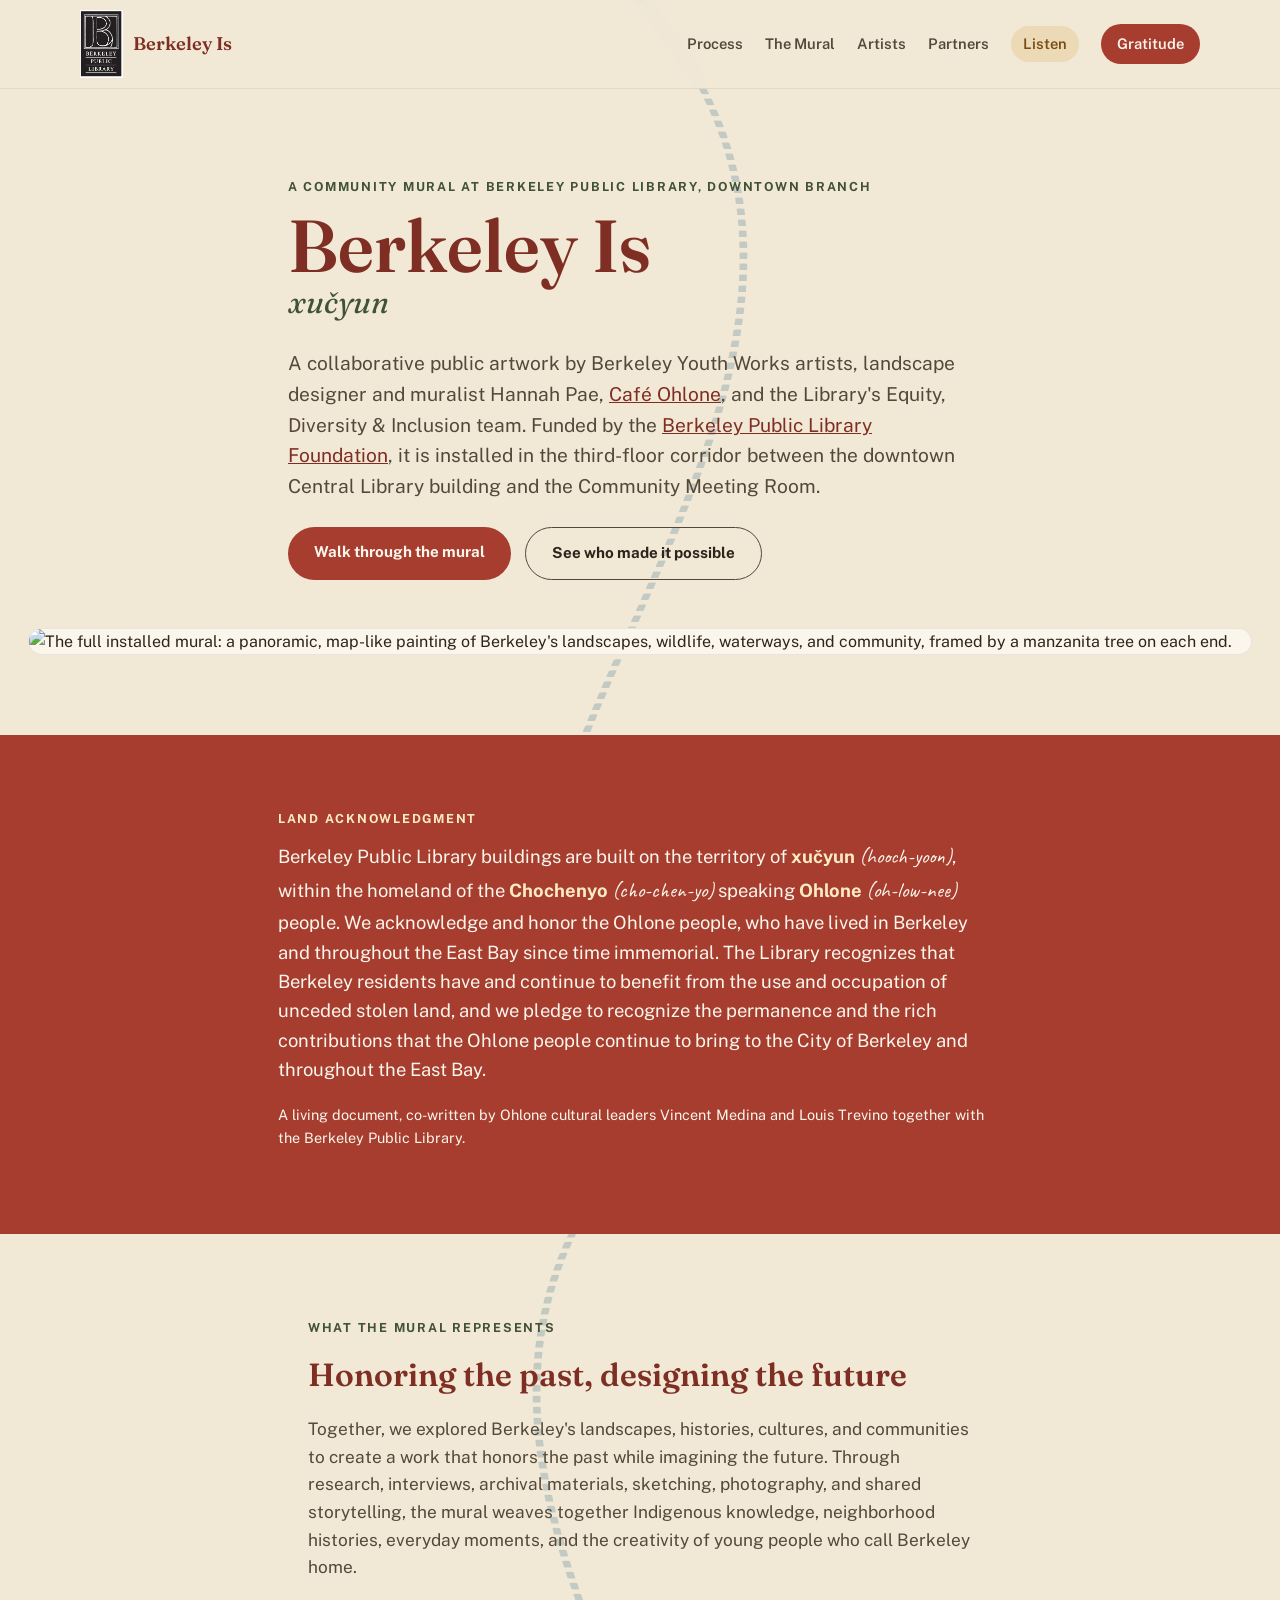
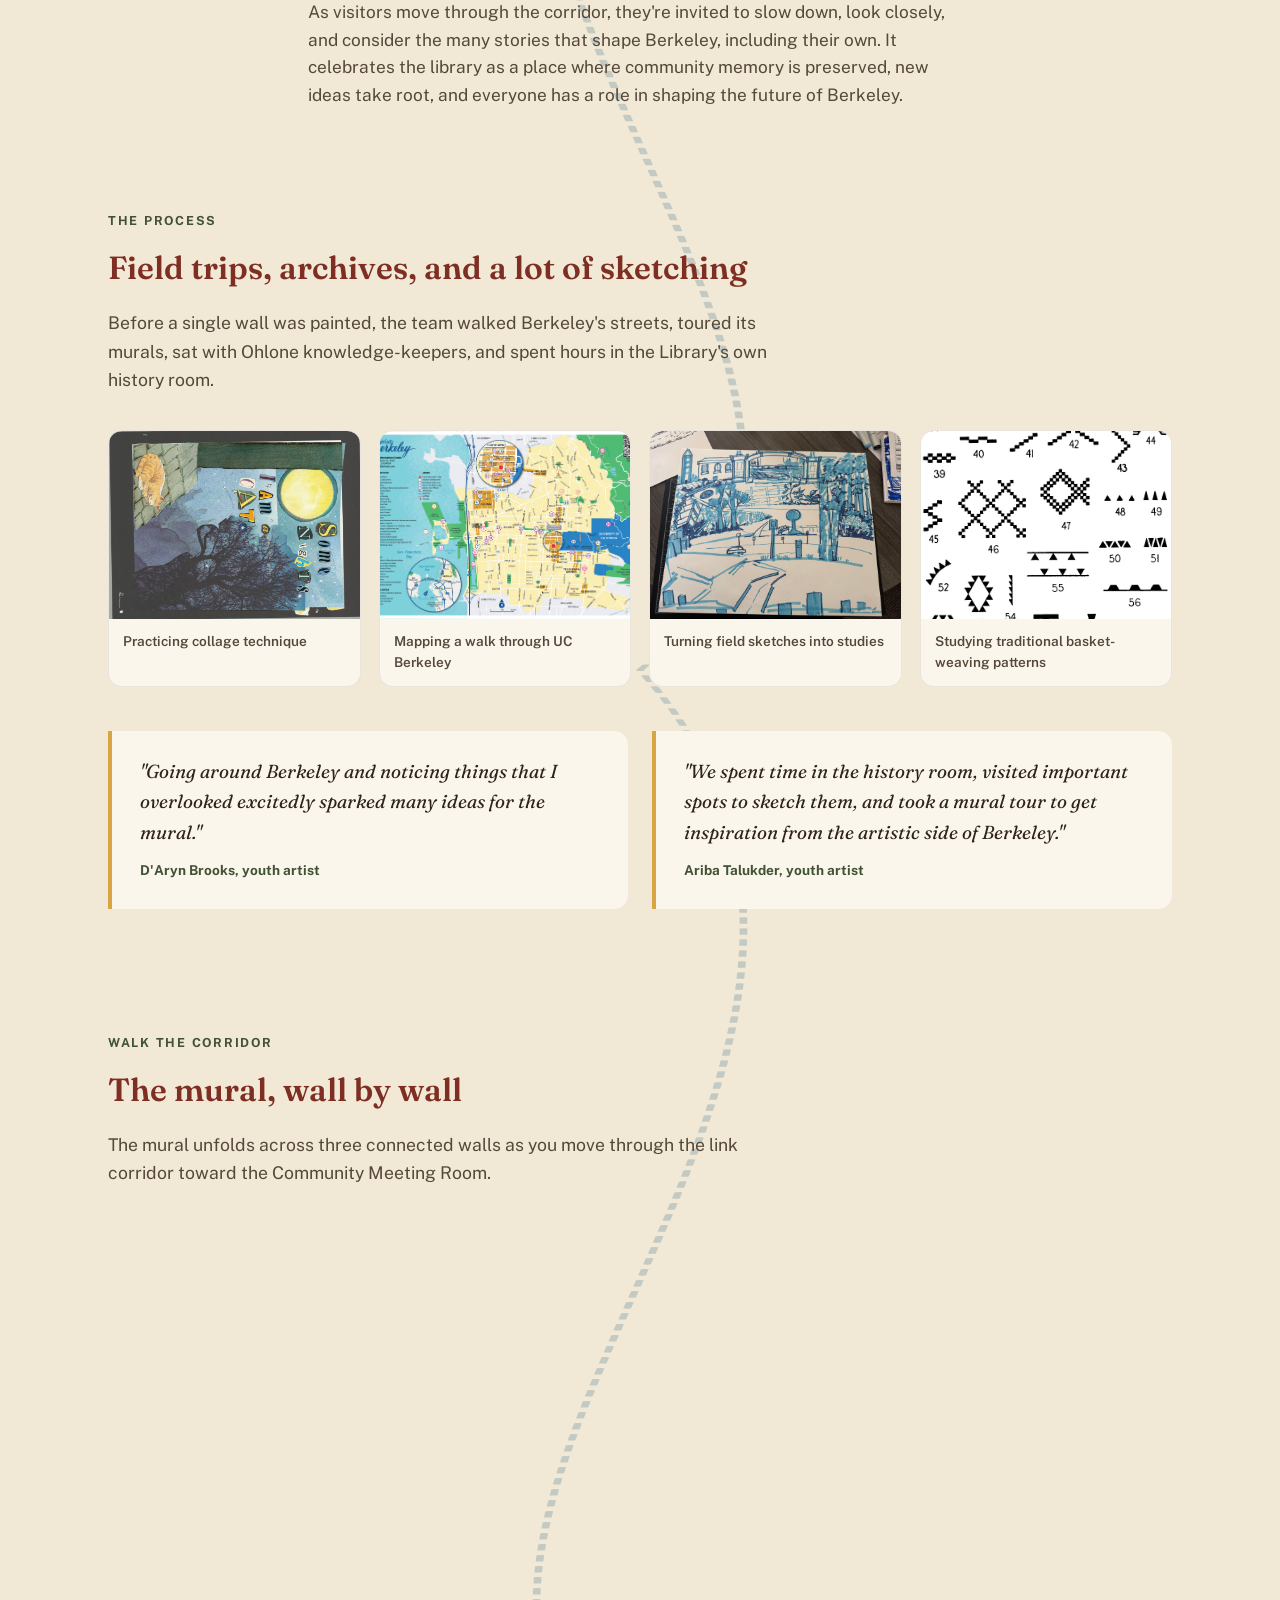
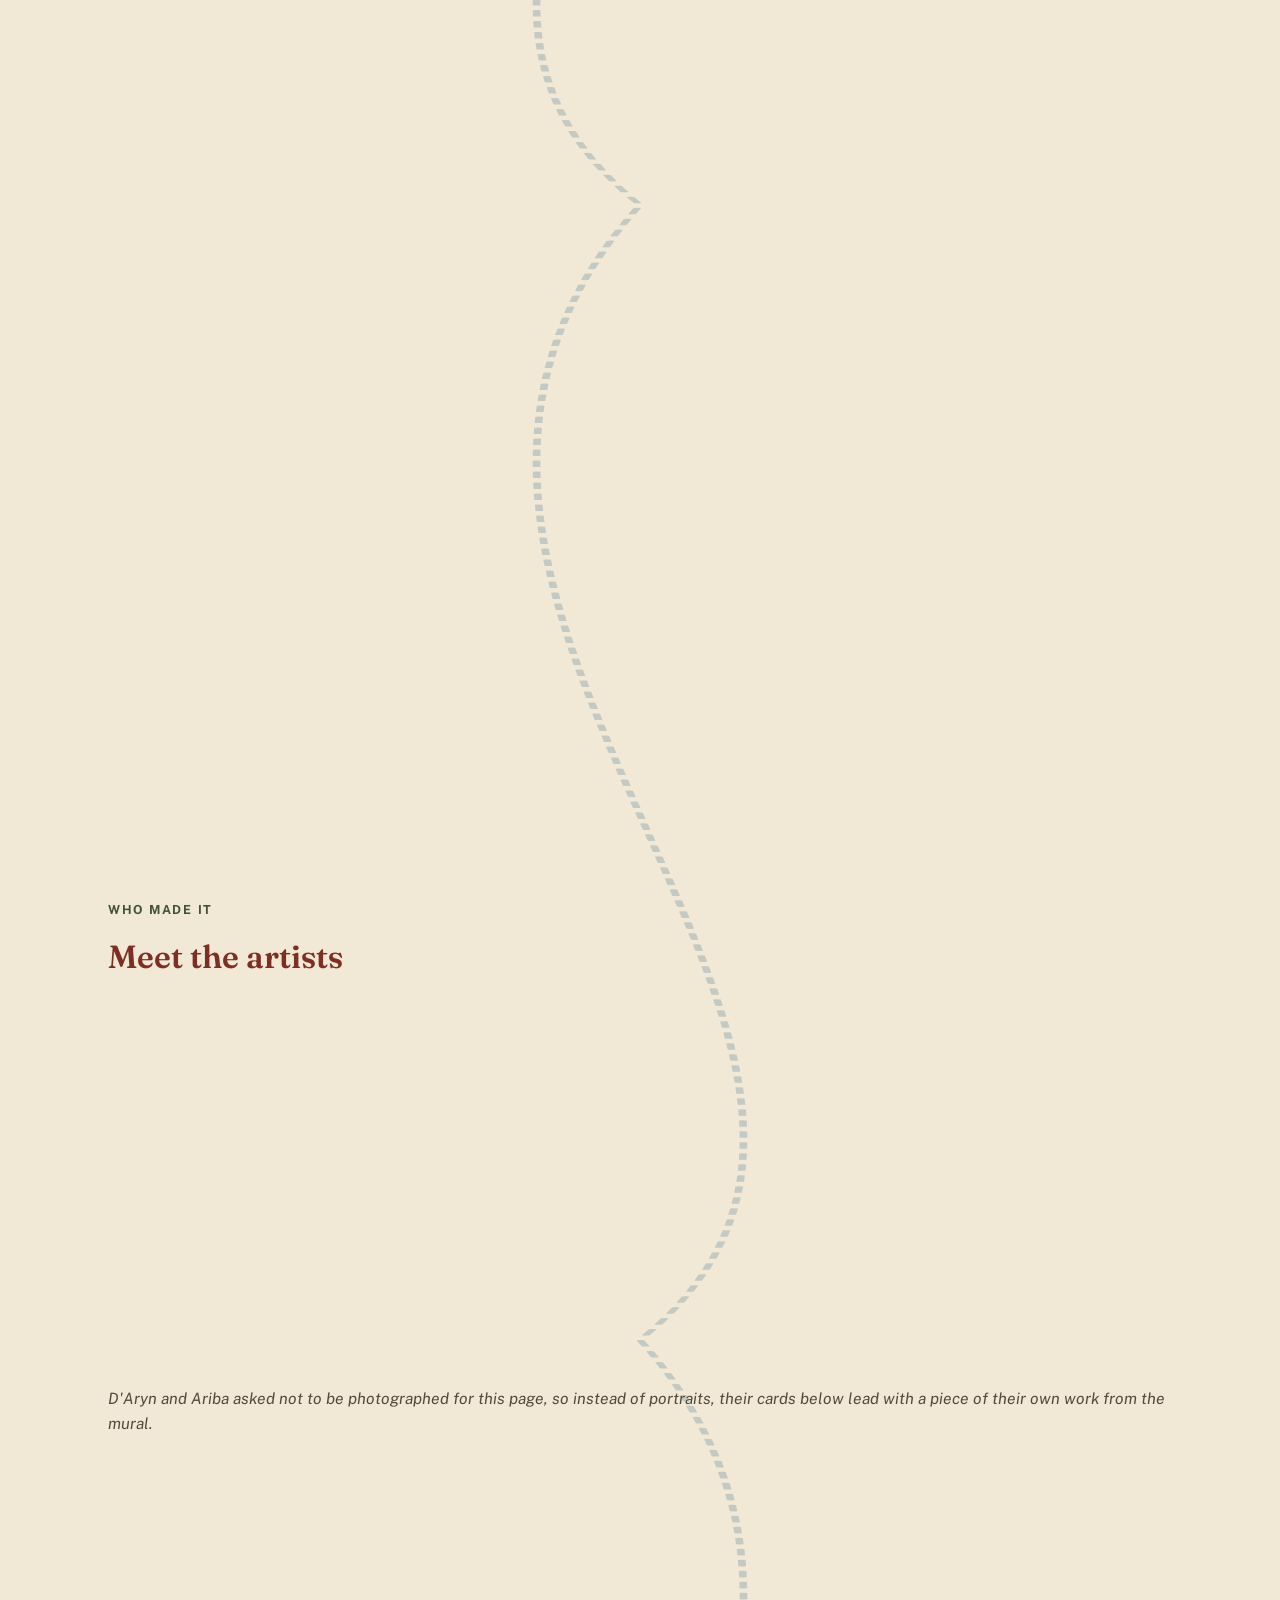
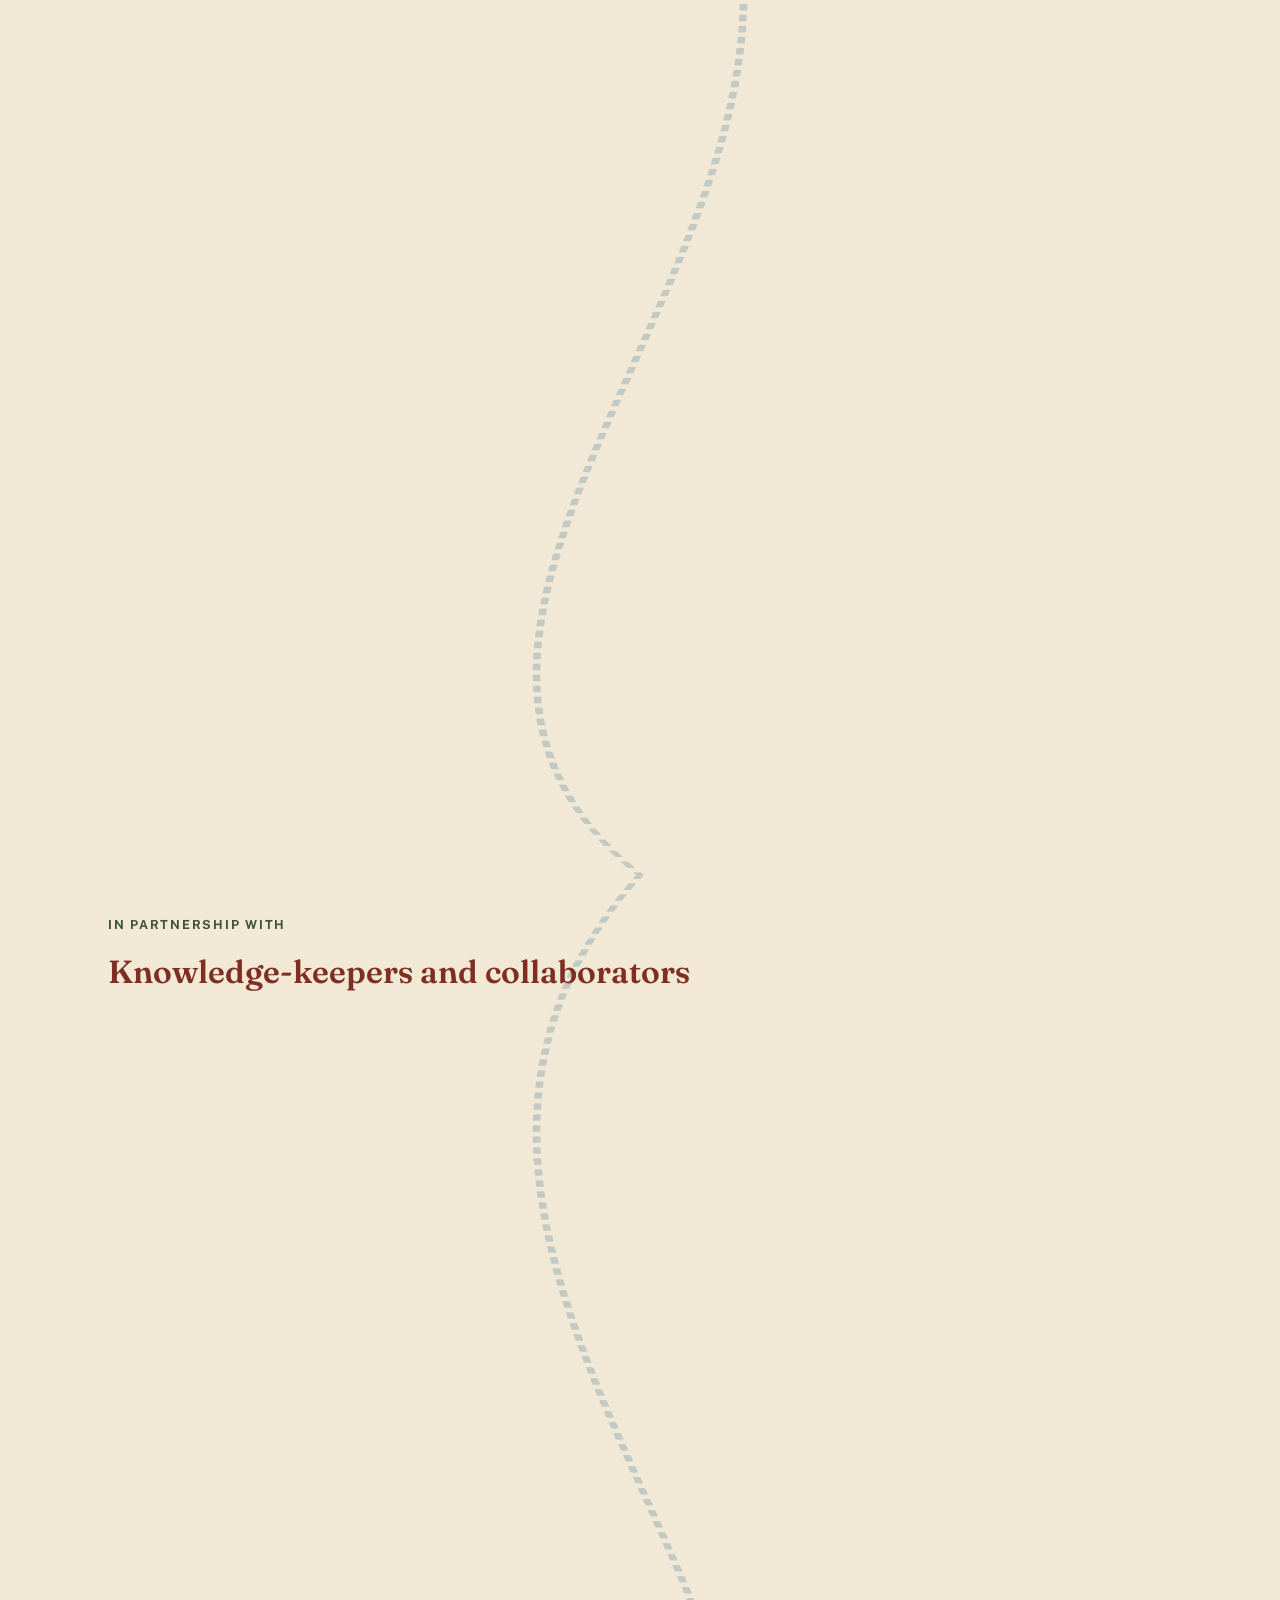
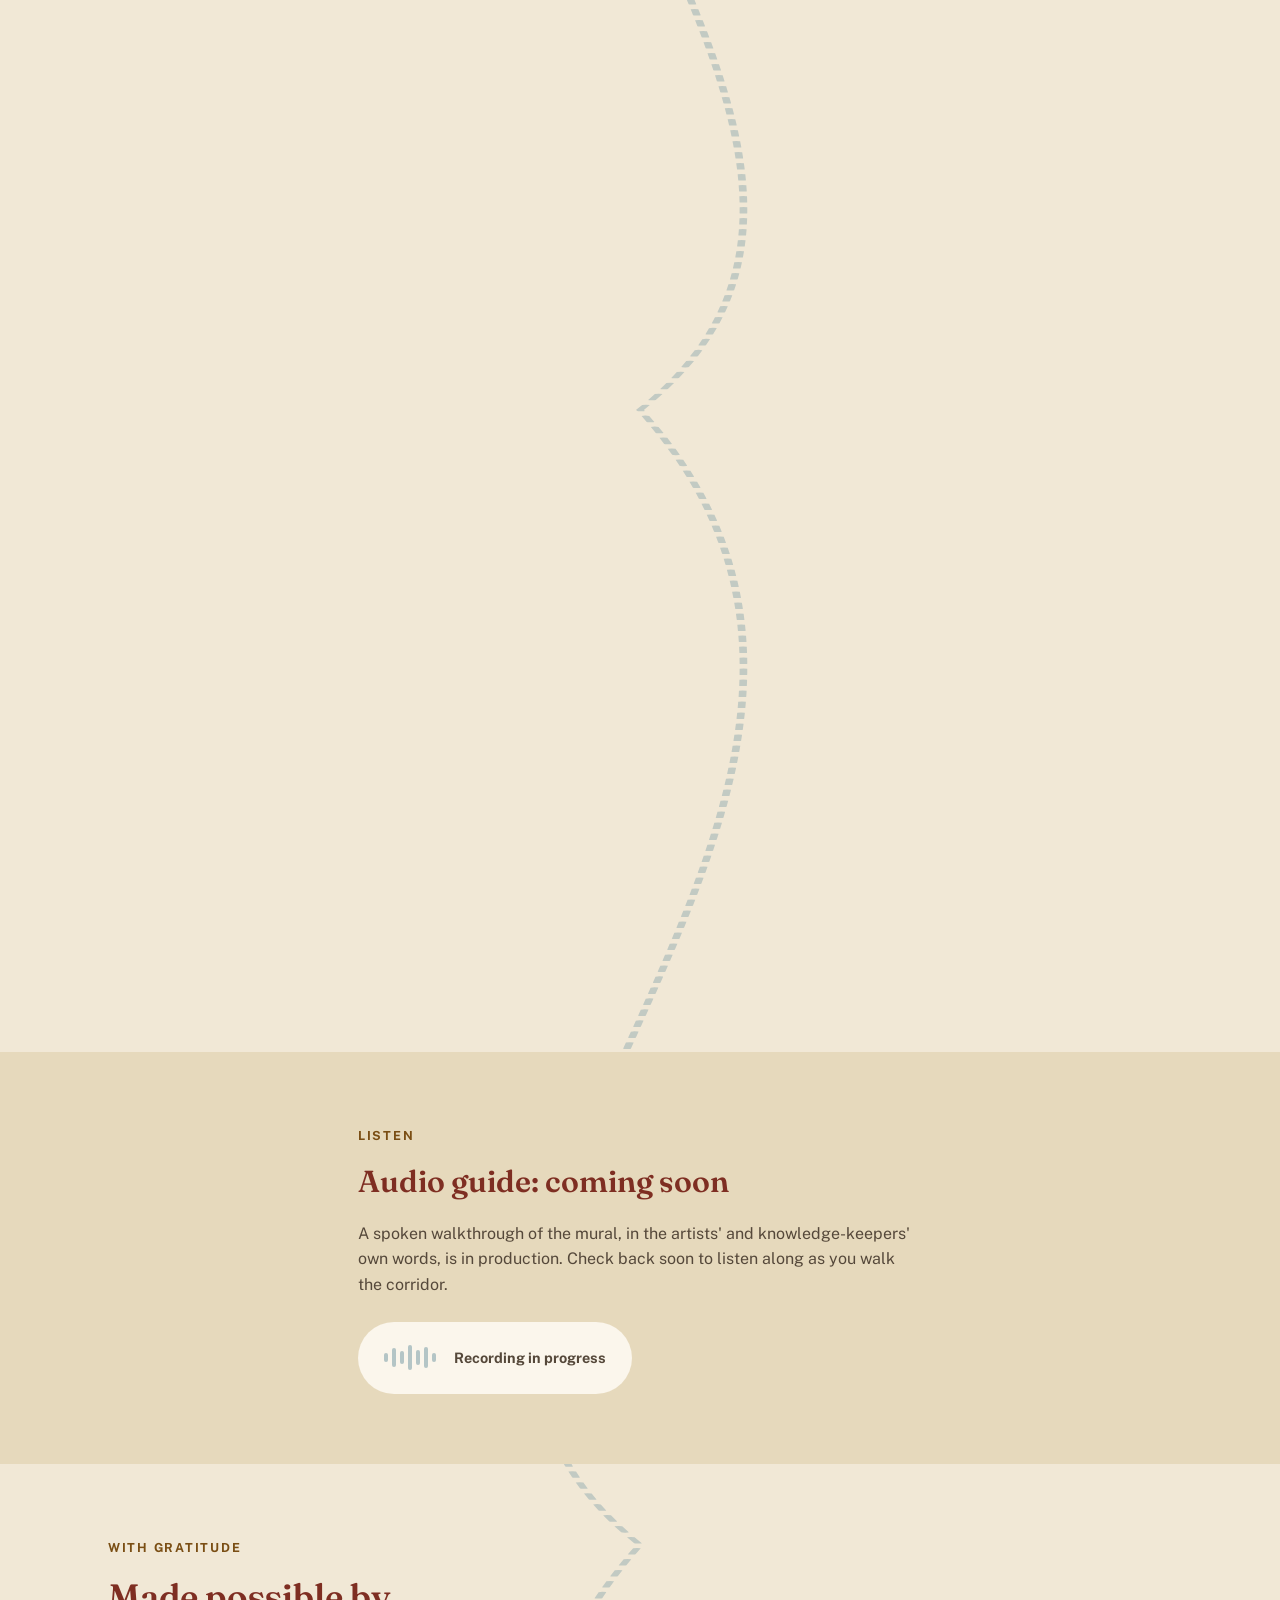
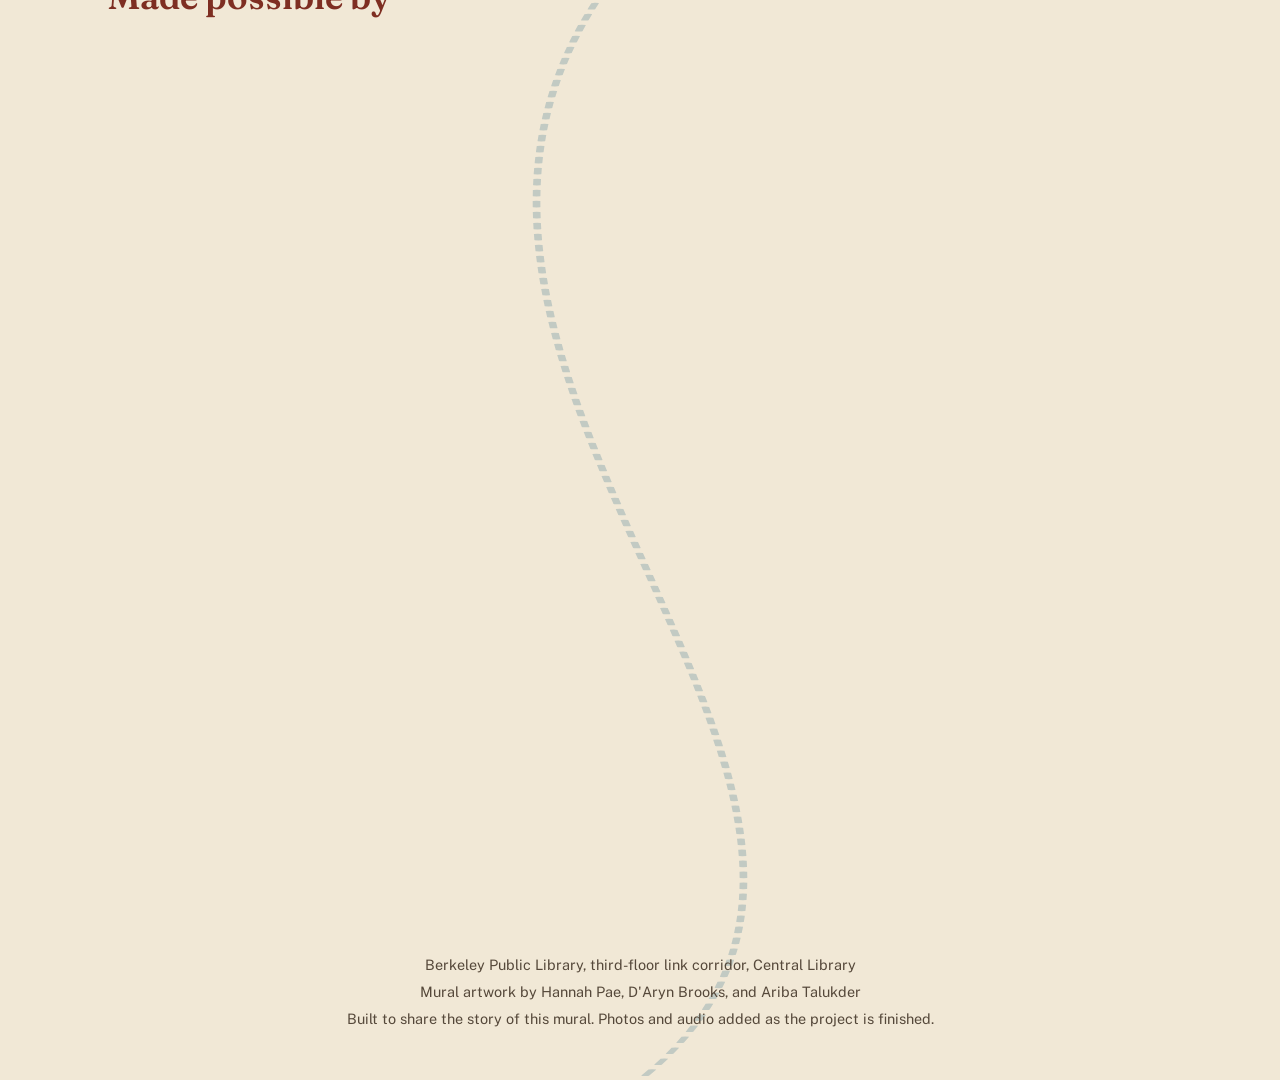
==== demo.html @ 3fc5bbed "posting project to GitHub" ====
<!DOCTYPE html>
<html lang="en">
<head>
<meta charset="UTF-8">
<meta name="viewport" content="width=device-width, initial-scale=1.0">
<title>Berkeley Is: A Community Mural at Berkeley Public Library</title>
<meta name="description" content="The story of the Berkeley Public Library Community Mural: its process, its artists, and everyone who made it possible.">

<!-- favicon: a small manzanita leaf, in the mural's own palette -->
<link rel="icon" type="image/svg+xml" href="favicon.svg">
<link rel="icon" type="image/png" sizes="32x32" href="favicon-32.png">
<link rel="apple-touch-icon" sizes="180x180" href="favicon-180.png">

<!-- social preview: the central map wall (Part Two) -->
<meta property="og:type" content="website">
<meta property="og:title" content="Berkeley Is: A Community Mural at Berkeley Public Library">
<meta property="og:description" content="The story of the Berkeley Public Library Community Mural: its process, its artists, and everyone who made it possible.">
<meta property="og:image" content="images/mural-wall-2.jpg">
<meta name="twitter:card" content="summary_large_image">
<meta name="twitter:title" content="Berkeley Is: A Community Mural at Berkeley Public Library">
<meta name="twitter:description" content="The story of the Berkeley Public Library Community Mural: its process, its artists, and everyone who made it possible.">
<meta name="twitter:image" content="images/mural-wall-2.jpg">

<link rel="preconnect" href="https://fonts.googleapis.com">
<link rel="preconnect" href="https://fonts.gstatic.com" crossorigin>
<link href="https://fonts.googleapis.com/css2?family=Fraunces:ital,opsz,wght@0,9..144,300;0,9..144,500;0,9..144,600;1,9..144,400;1,9..144,500&family=Public+Sans:wght@400;500;600;700&family=Caveat:wght@500;600&display=swap" rel="stylesheet">
<style>
/* ==========================================================================
   Tokens — palette pulled from the mural itself
   ========================================================================== */
:root {
  --clay:  #A63D2F;   /* manzanita bark — decorative fills, buttons */
  --clay-dark: #7E2E22; /* headings, links, focus ring — 7.5:1+ on paper */
  --leaf:  #5B7048;   /* grasses / manzanita leaves — decorative fills, borders */
  --leaf-text: #425235; /* leaf-family text on light backgrounds — 6.9:1 on paper */
  --leaf-deep: #3F4F30;  /* dark leaf background (child land acknowledgment) */
  --leaf-light: #7C9463;
  --gold:  #D9A441;   /* rising sun — decorative fills, borders, non-text only */
  --gold-text: #7A4E14;   /* gold-family text on light backgrounds — 5.9:1 on paper */
  --gold-on-dark: #FBEBC4; /* gold-family text on clay/leaf-deep — 5.3:1+ */
  --bay:   #6D93A0;   /* quail / bay water */
  --paper: #F1E8D6;   /* adobe / plaster wall */
  --paper-deep: #E6D9BC;
  --panel: #FBF6EC;   /* card surface */
  --ink:   #2E241A;   /* text */
  --ink-soft: #55483A;

  --font-display: "Fraunces", "Iowan Old Style", serif;
  --font-body: "Public Sans", -apple-system, BlinkMacSystemFont, sans-serif;
  --font-script: "Caveat", cursive;

  --max: 1120px;
  --radius: 14px;
}

* { box-sizing: border-box; }
html { scroll-behavior: smooth; }

@media (prefers-reduced-motion: reduce) {
  html { scroll-behavior: auto; }
  * { animation-duration: 0.001ms !important; animation-iteration-count: 1 !important; transition-duration: 0.001ms !important; }
}

body {
  margin: 0;
  font-family: var(--font-body);
  color: var(--ink);
  background: var(--paper);
  line-height: 1.6;
  position: relative;
  overflow-x: hidden;
}

.wrap {
  max-width: var(--max);
  margin: 0 auto;
  padding: 0 28px;
}

h1, h2, h3, h4 { font-family: var(--font-display); font-weight: 600; margin: 0 0 0.5em; color: var(--clay-dark); }
p { margin: 0 0 1em; color: var(--ink-soft); }

a { color: var(--clay-dark); }

.eyebrow {
  display: inline-block;
  font-family: var(--font-body);
  font-weight: 700;
  font-size: 0.78rem;
  letter-spacing: 0.14em;
  text-transform: uppercase;
  color: var(--leaf-text);
  margin-bottom: 0.9em;
}
.eyebrow-light { color: var(--gold-text); }
/* on dark section backgrounds, swap to the light-on-dark gold variant */
.acknowledgment .eyebrow-light,
.child-ack .eyebrow-light { color: var(--gold-on-dark); }

.section-lede { max-width: 60ch; font-size: 1.1rem; }

/* ==========================================================================
   The creek — signature element, meanders the length of the page
   ========================================================================== */
.creek {
  position: absolute;
  top: 0;
  left: 50%;
  transform: translateX(-50%);
  width: 100%;
  height: 100%;
  max-width: 1400px;
  z-index: 0;
  pointer-events: none;
  opacity: 0.35;
}
#creek-path {
  fill: none;
  stroke: var(--bay);
  stroke-width: 0.6;
  stroke-linecap: round;
  stroke-dasharray: 6 5;
}

/* ==========================================================================
   Header
   ========================================================================== */
.site-header {
  position: sticky;
  top: 0;
  z-index: 20;
  background: rgba(241, 232, 214, 0.9);
  backdrop-filter: blur(6px);
  border-bottom: 1px solid rgba(46, 36, 26, 0.08);
}
.header-inner { display: flex; align-items: center; justify-content: space-between; min-height: 64px; padding: 10px 0; position: relative; }
.brand { display: flex; align-items: center; gap: 10px; font-family: var(--font-display); font-weight: 600; font-size: 1.15rem; color: var(--clay-dark); text-decoration: none; }
.brand-logo { height: 68px; width: auto; display: block; }
.site-nav { display: flex; gap: 22px; align-items: center; }
.site-nav a { font-size: 0.92rem; font-weight: 600; text-decoration: none; color: var(--ink-soft); }
.site-nav a:hover { color: var(--clay-dark); }
.nav-cta {
  background: var(--clay);
  color: var(--panel) !important;
  padding: 8px 16px;
  border-radius: 999px;
}
.nav-cta:hover { background: var(--clay-dark); color: var(--panel) !important; }

/* Listen gets its own gentle highlight, distinct from the primary Gratitude CTA */
.nav-highlight {
  color: var(--gold-text) !important;
  background: rgba(217, 164, 65, 0.22);
  padding: 6px 12px;
  border-radius: 999px;
}
.nav-highlight:hover { background: rgba(217, 164, 65, 0.34); }

.nav-toggle {
  display: none;
  width: 40px;
  height: 40px;
  border: none;
  background: transparent;
  border-radius: 8px;
  cursor: pointer;
  flex-direction: column;
  align-items: center;
  justify-content: center;
  gap: 5px;
}
.nav-toggle:hover { background: rgba(46, 36, 26, 0.06); }
.nav-toggle-bar {
  display: block;
  width: 22px;
  height: 2.5px;
  border-radius: 2px;
  background: var(--ink);
  transition: transform 0.2s ease, opacity 0.2s ease;
}
.nav-toggle[aria-expanded="true"] .nav-toggle-bar:nth-child(1) { transform: translateY(7.5px) rotate(45deg); }
.nav-toggle[aria-expanded="true"] .nav-toggle-bar:nth-child(2) { opacity: 0; }
.nav-toggle[aria-expanded="true"] .nav-toggle-bar:nth-child(3) { transform: translateY(-7.5px) rotate(-45deg); }

@media (max-width: 780px) {
  .nav-toggle { display: flex; }
  .site-nav {
    position: absolute;
    top: calc(100% + 1px);
    left: 0;
    right: 0;
    flex-direction: column;
    align-items: stretch;
    gap: 0;
    background: var(--panel);
    border-bottom: 1px solid rgba(46, 36, 26, 0.1);
    box-shadow: 0 12px 24px rgba(46, 36, 26, 0.12);
    max-height: 0;
    overflow: hidden;
    opacity: 0;
    transition: max-height 0.25s ease, opacity 0.2s ease;
  }
  .site-nav.is-open { max-height: 420px; opacity: 1; }
  .site-nav a {
    padding: 16px 28px;
    border-bottom: 1px solid rgba(46, 36, 26, 0.06);
    border-radius: 0;
  }
  .nav-cta, .nav-highlight { background: transparent !important; color: var(--clay-dark) !important; }
  .nav-highlight { color: var(--gold-text) !important; }
}

/* ==========================================================================
   Hero
   ========================================================================== */
.hero { position: relative; z-index: 1; padding: 84px 0 40px; }
.hero-inner { max-width: 760px; }
.hero-title {
  font-size: clamp(2.6rem, 6vw, 4.6rem);
  line-height: 1.02;
  display: flex;
  flex-direction: column;
  gap: 4px;
  margin-bottom: 0.4em;
}
.hero-title-sub {
  font-style: italic;
  font-weight: 400;
  font-size: 0.42em;
  color: var(--leaf-text);
}
.hero-lede { font-size: 1.2rem; max-width: 56ch; }
.hero-actions { display: flex; gap: 14px; flex-wrap: wrap; margin-top: 1.6em; }

.btn {
  display: inline-block;
  padding: 13px 26px;
  border-radius: 999px;
  font-weight: 700;
  font-size: 0.95rem;
  text-decoration: none;
  transition: transform 0.15s ease, background 0.15s ease;
}
.btn:hover { transform: translateY(-1px); }
.btn-primary { background: var(--clay); color: var(--panel); }
.btn-primary:hover { background: var(--clay-dark); color: var(--panel); }
.btn-ghost { background: transparent; border: 1.5px solid var(--ink-soft); color: var(--ink); }

.hero-frame {
  margin: 48px 28px 0;
  border-radius: var(--radius);
  overflow: hidden;
  background: var(--panel);
  border: 1px solid rgba(46,36,26,0.08);
}
.hero-frame img { display: block; width: 100%; height: auto; }

/* ==========================================================================
   Placeholder frames (stand-ins for real photos/logos)
   ========================================================================== */
.placeholder-frame {
  position: relative;
  border: 2px dashed var(--leaf-light);
  border-radius: var(--radius);
  background: repeating-linear-gradient(135deg, rgba(91,112,72,0.06) 0 12px, rgba(91,112,72,0.02) 12px 24px);
  display: flex;
  align-items: center;
  justify-content: center;
  overflow: hidden;
}
.placeholder-frame::after {
  content: attr(data-caption);
  position: absolute;
  bottom: 8px;
  left: 8px;
  right: 8px;
  font-size: 0.68rem;
  color: var(--ink-soft);
  background: rgba(251, 246, 236, 0.85);
  padding: 4px 8px;
  border-radius: 6px;
  line-height: 1.3;
}
.placeholder-inner {
  display: flex;
  flex-direction: column;
  align-items: center;
  gap: 8px;
  color: var(--ink-soft);
  font-weight: 600;
  font-size: 0.95rem;
}
.placeholder-inner svg { width: 64px; height: auto; opacity: 0.7; }

.placeholder-frame.small { aspect-ratio: 4/3; }
.funder-logo { width: 220px; flex-shrink: 0; margin: 0; }
.funder-logo img { display: block; width: 100%; height: auto; }

/* real photo/artwork frames */
.photo-card { margin: 0; border-radius: var(--radius); overflow: hidden; background: var(--panel); border: 1px solid rgba(46,36,26,0.08); }
.photo-card .photo-window { aspect-ratio: 4/3; overflow: hidden; }
.photo-card img { display: block; width: 100%; height: 100%; object-fit: cover; }
.photo-card figcaption { padding: 12px 14px; font-size: 0.85rem; font-weight: 600; color: var(--ink-soft); }

.wall-image { margin: 0; border-radius: var(--radius); overflow: hidden; border: 1px solid rgba(46,36,26,0.08); }
.wall-image img { display: block; width: 100%; height: auto; }
.wall-image.half { width: 50%; margin: 0 auto; }

.artist-photo { width: 260px; flex-shrink: 0; margin: 0; }
.artist-photo .photo-window { aspect-ratio: 4/3; overflow: hidden; border-radius: var(--radius); border: 1px solid rgba(46,36,26,0.08); }
.artist-photo img { display: block; width: 100%; height: 100%; object-fit: cover; }
.artist-photo figcaption { margin-top: 8px; font-size: 0.82rem; font-style: italic; color: var(--ink-soft); }
figure.placeholder-frame.artist-photo { aspect-ratio: 3/4; }

/* full-image variant: shows the whole piece at Hannah's photo height, uncropped */
.artist-photo.full-image { width: auto; }
.artist-photo.full-image .photo-window {
  aspect-ratio: auto;
  height: 195px; /* matches Hannah's 260px x 4:3 window */
  width: auto;
  overflow: visible;
  border: none;
  border-radius: 0;
}
.artist-photo.full-image img {
  width: auto;
  height: 100%;
  object-fit: contain;
  border-radius: var(--radius);
  border: 1px solid rgba(46,36,26,0.08);
}

.partner-logo { width: 160px; flex-shrink: 0; margin: 0; }
.partner-logo img { display: block; width: 100%; height: auto; border-radius: var(--radius); border: 1px solid rgba(46,36,26,0.08); }
.partner-logo.wide { width: 680px; max-width: 100%; }

.inline-artwork { margin: 0 0 22px; border-radius: var(--radius); overflow: hidden; border: 1px solid rgba(46,36,26,0.08); }
.inline-artwork img { display: block; width: 100%; height: auto; }
.inline-artwork figcaption { padding: 10px 14px; font-size: 0.82rem; font-style: italic; color: var(--ink-soft); background: var(--panel); }

/* ==========================================================================
   Land acknowledgment band
   ========================================================================== */
.acknowledgment {
  position: relative; z-index: 1;
  background: var(--clay);
  color: var(--panel);
  padding: 70px 0;
  margin-top: 40px;
}
.ack-inner { max-width: 780px; }
.ack-text { color: var(--panel); font-size: 1.15rem; }
.ack-text strong { color: var(--gold-on-dark); }
.say { font-family: var(--font-script); font-size: 1.15em; color: var(--panel); }
.ack-credit { font-size: 0.9rem; color: var(--panel); }

/* ==========================================================================
   About
   ========================================================================== */
.about { position: relative; z-index: 1; padding: 80px 0 40px; }
.about-inner { max-width: 720px; }
.about-inner h2 { font-size: 2rem; }
.about-inner p { font-size: 1.08rem; }

/* ==========================================================================
   Process
   ========================================================================== */
.process { position: relative; z-index: 1; padding: 40px 0 80px; }
.process h2 { font-size: 2rem; }
.process-gallery {
  display: grid;
  grid-template-columns: repeat(4, 1fr);
  gap: 18px;
  margin: 36px 0 44px;
}
@media (max-width: 1000px) { .process-gallery { grid-template-columns: 1fr 1fr; } }
@media (max-width: 560px) { .process-gallery { grid-template-columns: 1fr; } }

.pull-quotes { display: grid; grid-template-columns: 1fr 1fr; gap: 24px; }
@media (max-width: 800px) { .pull-quotes { grid-template-columns: 1fr; } }
.pull-quote {
  margin: 0;
  padding: 26px 28px;
  background: var(--panel);
  border-left: 4px solid var(--gold);
  border-radius: 0 var(--radius) var(--radius) 0;
}
.pull-quote p { font-family: var(--font-display); font-style: italic; font-size: 1.18rem; color: var(--ink); margin-bottom: 0.5em; }
.pull-quote cite { font-style: normal; font-size: 0.85rem; font-weight: 700; color: var(--leaf-text); }

/* ==========================================================================
   Walls
   ========================================================================== */
.walls { position: relative; z-index: 1; padding: 40px 0 20px; }
.walls > .wrap:first-child h2 { font-size: 2rem; }

.wall-panel {
  max-width: var(--max);
  margin: 0 auto 70px;
  padding: 0 28px;
  display: grid;
  grid-template-columns: 1.1fr 1fr;
  gap: 44px;
  align-items: center;
}
.wall-panel.reverse { direction: rtl; }
.wall-panel.reverse > * { direction: ltr; }
@media (max-width: 860px) {
  .wall-panel, .wall-panel.reverse { grid-template-columns: 1fr; direction: ltr; }
}

.wall-number {
  display: inline-block;
  font-family: var(--font-display);
  font-style: italic;
  font-size: 1.05rem;
  color: var(--gold-text);
  margin-bottom: 0.3em;
}
.wall-copy h3 { font-size: 1.6rem; }
.wall-copy em { color: var(--clay-dark); font-style: italic; }

/* ==========================================================================
   Artists
   ========================================================================== */
.artists { position: relative; z-index: 1; padding: 60px 0 20px; }
.artists > .wrap:first-child h2 { font-size: 2rem; }

.artist-card {
  max-width: var(--max);
  margin: 0 auto 64px;
  padding: 0 28px;
  display: grid;
  grid-template-columns: auto 1fr;
  gap: 40px;
}
.artist-card.reverse { direction: rtl; }
.artist-card.reverse > * { direction: ltr; }
@media (max-width: 780px) {
  .artist-card, .artist-card.reverse { grid-template-columns: 1fr; direction: ltr; }
  .artist-photo { width: 100%; }
}

.artist-role { font-weight: 600; color: var(--leaf-text); font-size: 0.92rem; text-transform: uppercase; letter-spacing: 0.04em; }
.artist-copy h3 { font-size: 1.7rem; margin-bottom: 0.2em; }

.artist-note {
  max-width: var(--max);
  margin: 0 auto 40px;
  padding: 0 28px;
  font-style: italic;
  color: var(--ink-soft);
  font-size: 0.98rem;
}

.btn-text {
  background: none;
  border: none;
  padding: 0;
  color: var(--clay-dark);
  font-family: var(--font-body);
  font-weight: 700;
  font-size: 0.95rem;
  cursor: pointer;
  text-decoration: underline;
  text-underline-offset: 3px;
}
.btn-text:hover { color: var(--clay); }
.expand { margin-top: 18px; padding-top: 18px; border-top: 1px solid rgba(46,36,26,0.12); }
.expand[hidden] { display: none; }

/* ==========================================================================
   Partners / EDI / children's acknowledgment
   ========================================================================== */
.partners { position: relative; z-index: 1; padding: 60px 0 20px; }
.partners > .wrap:first-child h2 { font-size: 2rem; }

.partner-card {
  max-width: var(--max);
  margin: 0 auto 56px;
  padding: 0 28px;
  display: grid;
  grid-template-columns: auto 1fr;
  gap: 36px;
  align-items: start;
}
@media (max-width: 700px) {
  .partner-card { grid-template-columns: 1fr; }
  .partner-logo { width: 120px; }
  .partner-logo.wide { width: 100%; max-width: 420px; }
}
.partner-copy h3 { font-size: 1.5rem; }

.edi-block {
  max-width: 780px;
  margin: 0 auto 56px;
  padding: 34px 28px;
  background: var(--panel);
  border-radius: var(--radius);
}
.edi-block h3 { font-size: 1.3rem; }

.child-ack {
  max-width: 700px;
  margin: 0 auto 20px;
  padding: 40px 28px;
  background: var(--leaf-deep);
  border-radius: var(--radius);
  color: var(--paper);
}
.child-line { color: var(--paper); font-size: 1.05rem; }
.child-call { font-weight: 700; }
.script { font-family: var(--font-script); font-size: 1.5em; color: var(--gold-on-dark); }

/* ==========================================================================
   Listen (audio)
   ========================================================================== */
.listen { position: relative; z-index: 1; background: var(--paper-deep); padding: 70px 0; margin-top: 40px; }
.listen-inner { max-width: 620px; }
.listen h2 { font-size: 1.9rem; }

.audio-placeholder {
  margin-top: 24px;
  padding: 22px 26px;
  background: var(--panel);
  border-radius: 999px;
  display: flex;
  align-items: center;
  gap: 18px;
  width: fit-content;
}
.audio-bar { display: flex; align-items: center; gap: 4px; height: 28px; }
.audio-bar span {
  width: 4px;
  border-radius: 2px;
  background: var(--bay);
  animation: wave 1.4s ease-in-out infinite;
  opacity: 0.5;
}
.audio-bar span:nth-child(1) { height: 30%; animation-delay: 0s; }
.audio-bar span:nth-child(2) { height: 70%; animation-delay: 0.1s; }
.audio-bar span:nth-child(3) { height: 45%; animation-delay: 0.2s; }
.audio-bar span:nth-child(4) { height: 90%; animation-delay: 0.3s; }
.audio-bar span:nth-child(5) { height: 55%; animation-delay: 0.4s; }
.audio-bar span:nth-child(6) { height: 75%; animation-delay: 0.5s; }
.audio-bar span:nth-child(7) { height: 35%; animation-delay: 0.6s; }
@keyframes wave { 0%, 100% { transform: scaleY(0.6); opacity: 0.4; } 50% { transform: scaleY(1); opacity: 0.9; } }
.audio-label { font-weight: 700; font-size: 0.9rem; color: var(--ink-soft); }

/* ==========================================================================
   Gratitude
   ========================================================================== */
.gratitude { position: relative; z-index: 1; padding: 70px 0 90px; }
.gratitude > .wrap:first-child h2 { font-size: 2.2rem; }

.funder-primary {
  display: grid;
  grid-template-columns: 220px 1fr;
  gap: 40px;
  align-items: center;
  padding: 40px;
  background: var(--panel);
  border: 2px solid var(--gold);
  border-radius: 20px;
  box-shadow: 0 8px 30px rgba(217, 164, 65, 0.18);
  margin-bottom: 48px;
}
@media (max-width: 700px) { .funder-primary { grid-template-columns: 1fr; } .funder-logo { width: 140px; } }
.funder-tag {
  display: inline-block;
  font-size: 0.75rem;
  font-weight: 700;
  letter-spacing: 0.1em;
  text-transform: uppercase;
  color: var(--clay-dark);
  background: rgba(217, 164, 65, 0.22);
  padding: 5px 12px;
  border-radius: 999px;
  margin-bottom: 10px;
}
.funder-copy h3 { font-size: 1.8rem; }

.thanks-grid {
  display: flex;
  flex-wrap: wrap;
  justify-content: center;
  gap: 20px;
}
.thanks-card {
  padding: 24px;
  background: var(--panel);
  border-radius: var(--radius);
  border-top: 3px solid var(--leaf);
  flex: 0 1 calc(33.333% - 14px);
  min-width: 220px;
}
@media (max-width: 900px) { .thanks-card { flex-basis: calc(50% - 10px); } }
@media (max-width: 560px) { .thanks-card { flex-basis: 100%; } }
.thanks-card h4 { font-size: 1.05rem; margin-bottom: 0.4em; }
.thanks-card p { font-size: 0.92rem; margin: 0; }

/* ==========================================================================
   Footer
   ========================================================================== */
.site-footer { position: relative; z-index: 1; padding: 34px 0 50px; text-align: center; }
.footer-inner p { margin: 0; font-size: 0.9rem; }
.footer-credit { color: var(--ink-soft); font-size: 0.9rem; margin-top: 4px !important; }
.footer-sub { color: var(--ink-soft); margin-top: 4px !important; }

/* ==========================================================================
   Scroll reveal
   ========================================================================== */
.reveal { opacity: 0; transform: translateY(18px); transition: opacity 0.6s ease, transform 0.6s ease; }
.reveal.is-visible { opacity: 1; transform: translateY(0); }

/* focus visibility */
a:focus-visible, button:focus-visible {
  outline: 3px solid var(--clay-dark);
  outline-offset: 2px;
}

</style>
</head>
<body>

<!-- the creek: a single meandering line that runs the length of the page,
     standing in for Strawberry Creek and for the corridor visitors walk through -->
<svg class="creek" id="creek" viewBox="0 0 100 4000" preserveAspectRatio="none" aria-hidden="true">
  <path id="creek-path" d="M 50 0 C 20 200 80 350 50 550 C 20 750 80 900 50 1100
    C 30 1300 75 1450 50 1650 C 25 1850 78 2000 50 2200
    C 22 2400 80 2550 50 2750 C 28 2950 76 3100 50 3300
    C 24 3500 79 3700 50 3900 L 50 4000" />
</svg>

<header class="site-header">
  <div class="wrap header-inner">
    <a class="brand" href="#top">
      <img src="images/bpl-logo.png" alt="Berkeley Public Library logo" class="brand-logo">
      <span>Berkeley Is</span>
    </a>
    <button class="nav-toggle" id="nav-toggle" aria-expanded="false" aria-controls="site-nav" aria-label="Open menu">
      <span class="nav-toggle-bar"></span>
      <span class="nav-toggle-bar"></span>
      <span class="nav-toggle-bar"></span>
    </button>
    <nav class="site-nav" id="site-nav">
      <a href="#process">Process</a>
      <a href="#walls">The Mural</a>
      <a href="#artists">Artists</a>
      <a href="#partners">Partners</a>
      <a href="#listen" class="nav-highlight">Listen</a>
      <a href="#gratitude" class="nav-cta">Gratitude</a>
    </nav>
  </div>
</header>

<main id="top">

  <!-- HERO -->
  <section class="hero">
    <div class="wrap hero-inner">
      <p class="eyebrow">A community mural at Berkeley Public Library, downtown branch</p>
      <h1 class="hero-title">Berkeley Is<span class="hero-title-sub">xučyun</span></h1>
      <p class="hero-lede">A collaborative public artwork by Berkeley Youth Works artists, landscape
        designer and muralist Hannah Pae, <a href="https://www.makamham.com/cafeohlone" target="_blank" rel="noopener">Café Ohlone</a>, and the Library's Equity, Diversity &amp;
        Inclusion team. Funded by the <a href="https://bplf.org/" target="_blank" rel="noopener">Berkeley
        Public Library Foundation</a>, it is installed in the third-floor corridor between the downtown
        Central Library building and the Community Meeting Room.</p>
      <div class="hero-actions">
        <a href="#walls" class="btn btn-primary">Walk through the mural</a>
        <a href="#gratitude" class="btn btn-ghost">See who made it possible</a>
      </div>
    </div>
    <div class="hero-frame">
      <img src="images/hero-mural.jpg" alt="The full installed mural: a panoramic, map-like painting of Berkeley's landscapes, wildlife, waterways, and community, framed by a manzanita tree on each end.">
    </div>
  </section>

  <!-- LAND ACKNOWLEDGMENT -->
  <section class="acknowledgment">
    <div class="wrap ack-inner">
      <span class="eyebrow eyebrow-light">Land acknowledgment</span>
      <p class="ack-text">Berkeley Public Library buildings are built on the territory of
        <strong>xučyun</strong> <span class="say">(hooch-yoon)</span>, within the homeland of the
        <strong>Chochenyo</strong> <span class="say">(cho-chen-yo)</span> speaking <strong>Ohlone</strong>
        <span class="say">(oh-low-nee)</span> people. We acknowledge and honor the Ohlone people, who have
        lived in Berkeley and throughout the East Bay since time immemorial. The Library recognizes that
        Berkeley residents have and continue to benefit from the use and occupation of unceded stolen land,
        and we pledge to recognize the permanence and the rich contributions that the Ohlone people continue
        to bring to the City of Berkeley and throughout the East Bay.</p>
      <p class="ack-credit">A living document, co-written by Ohlone cultural leaders Vincent Medina and
        Louis Trevino together with the Berkeley Public Library.</p>
    </div>
  </section>

  <!-- ABOUT / WHAT THE MURAL REPRESENTS -->
  <section class="about">
    <div class="wrap about-inner">
      <span class="eyebrow">What the mural represents</span>
      <h2>Honoring the past, designing the future</h2>
      <p>Together, we explored Berkeley's landscapes, histories, cultures, and communities to create a
        work that honors the past while imagining the future. Through research, interviews, archival
        materials, sketching, photography, and shared storytelling, the mural weaves together Indigenous
        knowledge, neighborhood histories, everyday moments, and the creativity of young people who call
        Berkeley home.</p>
      <p>As visitors move through the corridor, they're invited to slow down, look closely, and consider
        the many stories that shape Berkeley, including their own. It celebrates the library as a place
        where community memory is preserved, new ideas take root, and everyone has a role in shaping the
        future of Berkeley.</p>
    </div>
  </section>

  <!-- PROCESS -->
  <section class="process" id="process">
    <div class="wrap">
      <span class="eyebrow">The process</span>
      <h2>Field trips, archives, and a lot of sketching</h2>
      <p class="section-lede">Before a single wall was painted, the team walked Berkeley's streets,
        toured its murals, sat with Ohlone knowledge-keepers, and spent hours in the Library's own
        history room.</p>

      <div class="process-gallery">
        <figure class="photo-card">
          <div class="photo-window">
            <img src="images/process-1.jpg" alt="A student collage exercise combining a watercolor night sky, a sleeping cat, and cut-out lettering reading 'I am a cat some nights.'">
          </div>
          <figcaption>Practicing collage technique</figcaption>
        </figure>
        <figure class="photo-card">
          <div class="photo-window">
            <img src="images/process-2.jpg" alt="Field notes and sketches from a walk through UC Berkeley, marking Sather Tower, Shattuck Avenue, and the route back to the Central Library.">
          </div>
          <figcaption>Mapping a walk through UC Berkeley</figcaption>
        </figure>
        <figure class="photo-card">
          <div class="photo-window">
            <img src="images/process-3.jpeg" alt="A marker sketch in progress on a studio table, surrounded by pens and workshop materials.">
          </div>
          <figcaption>Turning field sketches into studies</figcaption>
        </figure>
        <figure class="photo-card">
          <div class="photo-window">
            <img src="images/basket-patterns.jpg" alt="A reference chart of traditional woven basket patterns, numbered for study.">
          </div>
          <figcaption>Studying traditional basket-weaving patterns</figcaption>
        </figure>
      </div>

      <div class="pull-quotes">
        <blockquote class="pull-quote">
          <p>"Going around Berkeley and noticing things that I overlooked excitedly sparked many ideas
            for the mural."</p>
          <cite>D'Aryn Brooks, youth artist</cite>
        </blockquote>
        <blockquote class="pull-quote">
          <p>"We spent time in the history room, visited important spots to sketch them, and took a
            mural tour to get inspiration from the artistic side of Berkeley."</p>
          <cite>Ariba Talukder, youth artist</cite>
        </blockquote>
      </div>
    </div>
  </section>

  <!-- THE THREE WALLS -->
  <section class="walls" id="walls">
    <div class="wrap">
      <span class="eyebrow">Walk the corridor</span>
      <h2>The mural, wall by wall</h2>
      <p class="section-lede">The mural unfolds across three connected walls as you move through the
        link corridor toward the Community Meeting Room.</p>
    </div>

    <article class="wall-panel">
      <div class="wall-image half">
        <img src="images/mural-wall-1.jpg" alt="Entrance wall of the mural: a manzanita tree in bloom, its red bark and green leaves filling the frame, with an orange and gray coyote curled beneath it.">
      </div>
      <div class="wall-copy">
        <span class="wall-number">Part One</span>
        <h3>The entrance</h3>
        <p>Manzanita trees with green leaves frame the doorway. An orange and gray coyote curls along
          the bottom of the wall, its head on the right and its body continuing to the left, forming an
          endless cycle. Above the door: <em>"Berkeley Is,"</em> and its Chochenyo translation below.</p>
      </div>
    </article>

    <article class="wall-panel reverse">
      <div class="wall-image">
        <img src="images/mural-wall-2.jpg" alt="Central map wall of the mural: streets and creeks of Berkeley rendered from above, with community members, salmon, quail, and Ohlone dwellings woven throughout.">
      </div>
      <div class="wall-copy">
        <span class="wall-number">Part Two</span>
        <h3>A map of Berkeley</h3>
        <p>The large central wall is arranged like a map, with community members, wildlife, and native
          plants throughout. Otters, grizzly bears, a salamander, quail, and red ants share the wall
          with red baskets, Ohlone dwellings, and tule boats. Landmarks include the Campanile, Berkeley
          High School, the Library, the Clock Tower, the hills, and a slice of the bay. A rising sun and
          a poem crown the whole scene.</p>
      </div>
    </article>

    <article class="wall-panel">
      <div class="wall-image">
        <img src="images/mural-wall-3.jpg" alt="Third wall of the mural: a collaged scene with a manzanita tree, a grizzly bear, monarch butterflies, hand-lettered poetry, and the mural's credits and gratitude to its funders.">
      </div>
      <div class="wall-copy">
        <span class="wall-number">Part Three</span>
        <h3>Continuing the story</h3>
        <p>A more collaged wall carries the manzanita trees forward, alongside a grizzly bear and
          California quail, a black-and-white basket, and butterflies circling a torch topped with
          another poem. Ohlone huts, Berkeley High, the Library, and tracings of community members
          tie this wall back to the rest of the corridor.</p>
      </div>
    </article>
  </section>

  <!-- ARTISTS -->
  <section class="artists" id="artists">
    <div class="wrap">
      <span class="eyebrow">Who made it</span>
      <h2>Meet the artists</h2>
    </div>

    <div class="artist-card">
      <figure class="artist-photo">
        <div class="photo-window">
          <img src="images/hannah-pae.jpg" alt="A hand-drawn figure sketch made during the mural project, of a person with a ponytail and bangs in a tank top.">
        </div>
        <figcaption>A figure study, drawn during the project</figcaption>
      </figure>
      <div class="artist-copy">
        <h3>Hannah Pae</h3>
        <p class="artist-role">Muralist &amp; landscape designer, Los Angeles</p>
        <p>Hannah Pae is an LA-based artist and designer who has advocated for and contributed to many
          projects throughout California, including co-designing the outdoor space of Café Ohlone on
          the UC Berkeley campus. She's a landscape designer at Terremoto Landscape, a community land
          steward at the Burn Scar Test Plot in Los Angeles, co-founder of SSI YA GI, a community of
          Korean culinary culture, and a committee member of <a href="https://www.gyopo.us/" target="_blank" rel="noopener">GYOPO</a>, a Los Angeles-based nonprofit
          supporting diasporic Korean arts and culture.</p>
        <p>Her passion for ecology and community runs through everything she makes: this mural, her
          landscape work, and her collaborations with other cultural stewards like Café Ohlone.</p>
      </div>
    </div>

    <p class="artist-note">D'Aryn and Ariba asked not to be photographed for this page, so instead of
      portraits, their cards below lead with a piece of their own work from the mural.</p>

    <div class="artist-card reverse">
      <figure class="artist-photo full-image">
        <div class="photo-window">
          <img src="images/daryn-brooks.jpg" alt="D'Aryn's field-trip sketch page from a walk through UC Berkeley, marking Sather Tower, Shattuck Avenue, and the Central Library.">
        </div>
      </figure>
      <div class="artist-copy">
        <h3>D'Aryn Brooks Jr.</h3>
        <p class="artist-role">Youth artist, junior at Berkeley High School</p>
        <p>D'Aryn came to a second mural project unsure his motivation would hold: some weeks he draws
          every day, others not at all. Field trips around Berkeley and time in the Library's history
          room changed that. He was struck by how much political history the archive held, much of it
          never digitized, and by how little-known Ohlone history is, "when they are the ones who built
          the foundation of this city."</p>
        <p>Two pieces stayed with him most: a drawing of Berkeley High's courtyard, tied to his own
          middle school graduation, and a sketch made on the spot at the UC Berkeley clock tower,
          looking out over the bay.</p>
        <button class="btn-text" data-toggle="daryn-more" aria-expanded="false">Read D'Aryn's full reflection</button>
        <div class="expand" id="daryn-more" hidden>
          <p>My name is D'Aryn Brooks Jr. I'm a junior at Berkeley high school and I have a variety of
            hobbies and interests that have shaped my life, tigers and big cats especially, the Amur
            tiger most of all. I also listen to a wide range of music, from rap and soul to jazz, rock,
            and metal. My interest in art has taken up a great part of my life, even if it isn't always
            consistent.</p>
          <p>Growing up, my motivation for art has come and gone in waves. So being assigned another
            mural project after last summer's felt intimidating at first. I expected it to be boring,
            but the planning activities sparked my inspiration to draw again.</p>
          <p>One trip took us around Telegraph Avenue to look at other murals. My group noticed the
            smallest details, colors, expressions, scale, even the obstacles like power boxes, and
            how those details carried meaning. We used that idea instead of avoiding it: rather than
            dodging obstacles on our own wall, we built them in.</p>
          <p>On a later trip to the UC Berkeley campus, a place I'd been to plenty of times, I was still
            struck by the history behind the plant life and biodiversity, a sense of collectiveness in
            the city I'd overlooked. It made me want to pay closer attention to Berkeley, whether I'm in
            a park or just walking around noticing what's happening.</p>
          <p>Inside the library, my biggest interest became the political history and community of
            Berkeley, much of it hidden from the internet, including political groups that went by
            different names so they wouldn't get caught. Learning about Ohlone culture through the
            archive's films and books was just as striking. It's a shame how little people know about
            a culture that built the foundation of this city and the whole bay area.</p>
          <p>Two pieces from the weeks of drawing mean the most to me. The first is a drawing of Berkeley
            High's courtyard and auditorium, a place with real history in the city, and personal
            history for me, since it hosted my middle school graduation. Getting the scale and depth of
            the buildings right took a lot of trial and error, and it still isn't perfect, but I still
            like it. The second is a sketch from a field trip to UC Berkeley's clock tower, looking down
            the street that divides campus with a view of the bay behind it. I was surprised how
            motivated I got just from that view alone.</p>
          <p>Drawing for this mural has been enjoyable. I'm grateful I got to take part in it, learn more
            about what to do with my skills, and see the work go up somewhere the public will actually
            see it. I never would have believed my art would end up on this mural.</p>
        </div>
      </div>
    </div>

    <div class="artist-card">
      <figure class="artist-photo full-image">
        <div class="photo-window">
          <img src="images/ariba-library-sketch.jpg" alt="Ariba's marker drawing of the Berkeley Public Library's main branch, in green and blue, with the building's name lettered on the facade.">
        </div>
      </figure>
      <div class="artist-copy">
        <h3>Ariba Talukder</h3>
        <p class="artist-role">Youth artist, senior at Berkeley High School</p>
        <p>Ariba joined as an EDI Intern through the YouthWorks program. The team researched Berkeley's
          history in the Library's history room, sketched important spots around the city, took a mural
          tour for inspiration, and interviewed community members about life in Berkeley. A field trip
          to the Lawrence Hall of Science brought the group face to face with Vincent Medina and Louis
          Trevino of Café Ohlone, who taught a few words of Chochenyo and shared Ohlone plant knowledge
          and history.</p>
        <p>She spent the most time on the Sather Gate drawing, mapped out carefully for accurate,
          symmetrical proportions, which she sees as representing both UC Berkeley's history and the
          protests that have long taken place in front of it, on land that remains the ancestral
          homeland of the Ohlone people.</p>
        <button class="btn-text" data-toggle="ariba-more" aria-expanded="false">Read Ariba's full reflection</button>
        <div class="expand" id="ariba-more" hidden>
          <p>I am a senior at Berkeley High School. I became an EDI Intern through the YouthWorks program
            and was selected as one of the interns to help create this mural. Throughout the project, we
            researched Berkeley's history in the library's history room, visited important spots around
            the city to sketch them, took a mural tour for inspiration, and interviewed community
            members about their perspectives on living in Berkeley.</p>
          <p>This internship felt different from any other at the Berkeley Public Library. I didn't
            expect to be so involved in creating the mural, let alone get to draw some of its key
            pieces, and the research work before the drawing began was just as engaging.</p>
          <p>What I liked most were the field trips: walking around Berkeley, stopping to sketch the
            places we wanted to include. On one trip, we went to the Lawrence Hall of Science and met
            Vincent Medina and Louis Trevino, and learned about Ohlone culture from an indigenous
            perspective, a few words of Chochenyo, native plants, and a deeper understanding of Ohlone
            history.</p>
          <p>The experience was educational both for the history and for what I learned about my own
            art. We drew for a week straight, and consistent practice actually improved my skills. I
            got to understand my own artistic process and figure out which techniques work for me. I
            don't plan to pursue art as a career, but I want to keep it as something I enjoy and keep
            sharing, even as a hobby rather than a profession. This is the first big art project I've
            been part of, and I'm grateful for the opportunity.</p>
          <p>As an Asian American, spending time in the history room was meaningful, learning about the
            contributions Asian communities have made to Berkeley, even where historical records don't
            always represent every group. The room still holds documents and archival photos that
            recognize the struggles and contributions of many communities, and I think it represents
            Berkeley's history and culture well.</p>
          <p>I spent the most time on the Sather Gate drawing. Unlike some of my other pieces, I wanted
            this one accurate and symmetrical, so I mapped it carefully, simplifying some smaller
            details, which is part of my usual style. I'd sketched Sather Gate before, in my own
            notebook, during our field trips with Hannah. To me it's the most recognizable part of UC
            Berkeley and represents the university as a whole. It stands on the ancestral homeland of
            the Ohlone people, with Strawberry Creek running through campus nearby, and it's long been a
            place where Berkeley's people gather to protest and speak up. I gave the color palette less
            attention here; the structure's actual color is already so recognizable that it didn't need
            much interpretation.</p>
          <p>There's a lot to learn here, and I'm grateful to have interned at the Library again, this
            time as part of something even bigger.</p>
        </div>
      </div>
    </div>
  </section>

  <!-- PARTNERS -->
  <section class="partners" id="partners">
    <div class="wrap">
      <span class="eyebrow">In partnership with</span>
      <h2>Knowledge-keepers and collaborators</h2>
    </div>

    <div class="partner-card">
      <figure class="partner-logo wide">
        <img src="images/cafe-ohlone.jpg" alt="Hand-drawn sketch portraits of Louis Trevino and Vincent Medina of Café Ohlone, each labeled with their name.">
      </figure>
      <div class="partner-copy">
        <h3><a href="https://www.makamham.com/cafeohlone" target="_blank" rel="noopener">Café Ohlone</a></h3>
        <p>Created by Vincent Medina and Louis Trevino, Café Ohlone is a cultural institution sharing
          the culinary practices and culture of the Ohlone people, how food is made, where it comes
          from, and where it's eaten. In 2017 the pair founded <em>mak-'amham</em> ("our food"), leading
          cooking classes, gathering trips, community dinners, weekly language classes, and cultural
          sessions. In 2018 they opened Café Ohlone at UC Berkeley, next to an academic department that
          had once declared the Ohlone people extinct, a seasonal restaurant decorated with native
          plants, napa basalt boulder seating, East Bay redwood tables, and abalone finery. They also
          manage Ammatka Café at the Lawrence Hall of Science.</p>
        <p>Medina and Trevino generously advised this mural, supporting the Library's ongoing
          acknowledgment of harm and its work toward reconciliation between the City of Berkeley and the
          Ohlone people.</p>
      </div>
    </div>

    <div class="edi-block">
      <h3>Equity, Diversity &amp; Inclusion at Berkeley Public Library</h3>
      <p>The EDI Division works across the organization so that equity isn't a separate initiative, but
        a core responsibility embedded in how the Library hires and supports staff, develops policy,
        designs services, builds collections, allocates resources, engages the community, and shapes its
        public spaces, guided by the Library's Board-adopted harm statement, equity commitments,
        strategic plan, and the Government Alliance on Race and Equity (GARE) framework.</p>
      <p>It's the same understanding of the Library as public infrastructure, a civic institution where
        people can see themselves represented, build skills and relationships, and help shape the shared
        life of Berkeley, is what this mural was built to express.</p>
    </div>

    <div class="child-ack">
      <span class="eyebrow eyebrow-light">A children's land acknowledgment</span>
      <p class="child-line"><span class="script">horše ṭuuxi!</span> Hello in Chochenyo, my family's
        Ohlone language that has always been spoken here in the East Bay, including Berkeley!</p>
      <p class="child-line"><span class="script">kaanak raakat Amaya</span>, my name is Amaya.</p>
      <p class="child-line">Before we get started with our fun program today, we want to take time to
        recognize that the land we're standing on has been lived in for thousands and thousands of years
        by our Ohlone people, and we speak a beautiful language named Chochenyo. Ohlone children, like
        myself, continue to speak our language and keep our culture close because of our strong elders
        and ancestors.</p>
      <p class="child-line child-call">Can you say "Ohlone"? Now let's say Chochenyo! Now let's say the
        Ohlone name for Berkeley: xučyun! Great job, friends, now let's start our program!</p>
    </div>
  </section>

  <!-- AUDIO -->
  <section class="listen" id="listen">
    <div class="wrap listen-inner">
      <span class="eyebrow eyebrow-light">Listen</span>
      <h2>Audio guide: coming soon</h2>
      <p>A spoken walkthrough of the mural, in the artists' and knowledge-keepers' own words, is in
        production. Check back soon to listen along as you walk the corridor.</p>
      <div class="audio-placeholder" aria-label="Audio player placeholder, coming soon">
        <div class="audio-bar">
          <span></span><span></span><span></span><span></span><span></span><span></span><span></span>
        </div>
        <span class="audio-label">Recording in progress</span>
      </div>
    </div>
  </section>

  <!-- GRATITUDE -->
  <section class="gratitude" id="gratitude">
    <div class="wrap">
      <span class="eyebrow eyebrow-light">With gratitude</span>
      <h2>Made possible by</h2>
    </div>

    <div class="wrap">
      <div class="funder-primary">
        <figure class="funder-logo">
          <img src="images/bplf-logo.png" alt="Berkeley Public Library Foundation logo">
        </figure>
        <div class="funder-copy">
          <h3><a href="https://bplf.org/" target="_blank" rel="noopener">Berkeley Public Library Foundation</a></h3>
          <p>The Berkeley Public Library Foundation amplifies public investment to make a great public
            library extraordinary. It raises funds for the initiatives other parts of the Library's
            budget don't cover, advocating for diversity within the Library, and supporting literacy
            projects, building improvements, and librarian-led innovations that bring the people of
            Berkeley together.</p>
          <p>This mural reflects the same values at the heart of the Foundation's mission: making the
            Library extraordinary, and shining a light on the diversity and variety of our city. Its
            support made this entire project, the interns, the artist, the installation, possible.</p>
        </div>
      </div>

      <div class="thanks-grid">
        <div class="thanks-card">
          <h4><a href="https://berkeleyca.gov/community-recreation/community-services/youthworks" target="_blank" rel="noopener">YouthWorks</a></h4>
          <p>For placing D'Aryn Brooks and Ariba Talukder as EDI Interns and making this their project
            to shape.</p>
        </div>
        <div class="thanks-card">
          <h4><a href="https://www.makamham.com/cafeohlone" target="_blank" rel="noopener">Café Ohlone</a></h4>
          <p>Vincent Medina and Louis Trevino, for their guidance, knowledge, and generosity throughout.</p>
        </div>
        <div class="thanks-card">
          <h4>Hannah Pae</h4>
          <p>For lending her eye, her ecology, and her hand to every wall of this corridor.</p>
        </div>
        <div class="thanks-card">
          <h4>The Berkeley community</h4>
          <p>Everyone interviewed, everyone who shared a story, and everyone who will walk this corridor.</p>
        </div>
        <div class="thanks-card">
          <h4><a href="https://www.berkeleylibraryfriends.org/" target="_blank" rel="noopener">Friends of the Library</a></h4>
          <p>For providing bagels and pizza to keep the youth fueled for art making.</p>
        </div>
      </div>
    </div>
  </section>

</main>

<footer class="site-footer">
  <div class="wrap footer-inner">
    <p>Berkeley Public Library, third-floor link corridor, Central Library</p>
    <p class="footer-credit">Mural artwork by Hannah Pae, D'Aryn Brooks, and Ariba Talukder</p>
    <p class="footer-sub">Built to share the story of this mural. Photos and audio added as the project is finished.</p>
  </div>
</footer>

<!-- reusable SVG motifs, in mural palette -->
<svg width="0" height="0" style="position:absolute" aria-hidden="true">
  <defs>
    <g id="motif-manzanita">
      <path d="M100 190 C 90 150 95 110 100 70" stroke="var(--clay)" stroke-width="5" fill="none" stroke-linecap="round"/>
      <path d="M100 130 C 80 120 65 100 60 80" stroke="var(--clay)" stroke-width="4" fill="none" stroke-linecap="round"/>
      <path d="M100 100 C 120 90 135 70 140 50" stroke="var(--clay)" stroke-width="4" fill="none" stroke-linecap="round"/>
      <ellipse cx="55" cy="75" rx="14" ry="8" fill="var(--leaf)" transform="rotate(-30 55 75)"/>
      <ellipse cx="145" cy="45" rx="14" ry="8" fill="var(--leaf)" transform="rotate(25 145 45)"/>
      <ellipse cx="95" cy="60" rx="14" ry="8" fill="var(--leaf)" transform="rotate(-5 95 60)"/>
      <circle cx="98" cy="68" r="5" fill="var(--gold)"/>
    </g>
    <g id="motif-coyote">
      <path d="M20 100 C 40 60 90 55 120 75 C 140 60 165 65 175 85 L 165 95 C 155 88 145 90 140 98
        C 130 110 100 112 80 105 C 60 118 35 118 20 100 Z" fill="none" stroke="var(--clay)" stroke-width="4"/>
      <circle cx="150" cy="80" r="3" fill="var(--ink)"/>
    </g>
    <g id="motif-quail">
      <ellipse cx="80" cy="90" rx="45" ry="30" fill="none" stroke="var(--bay)" stroke-width="4"/>
      <path d="M65 62 C 60 45 50 40 55 30" stroke="var(--bay)" stroke-width="4" fill="none" stroke-linecap="round"/>
      <circle cx="120" cy="75" r="3" fill="var(--ink)"/>
    </g>
  </defs>
</svg>

<script>
// Mobile nav toggle
const navToggle = document.getElementById('nav-toggle');
const siteNav = document.getElementById('site-nav');
if (navToggle && siteNav) {
  navToggle.addEventListener('click', () => {
    const isOpen = siteNav.classList.toggle('is-open');
    navToggle.setAttribute('aria-expanded', isOpen ? 'true' : 'false');
    navToggle.setAttribute('aria-label', isOpen ? 'Close menu' : 'Open menu');
  });
  // close the menu after choosing a link
  siteNav.querySelectorAll('a').forEach((link) => {
    link.addEventListener('click', () => {
      siteNav.classList.remove('is-open');
      navToggle.setAttribute('aria-expanded', 'false');
      navToggle.setAttribute('aria-label', 'Open menu');
    });
  });
  // close if a click lands outside the header
  document.addEventListener('click', (e) => {
    if (!siteNav.classList.contains('is-open')) return;
    if (siteNav.contains(e.target) || navToggle.contains(e.target)) return;
    siteNav.classList.remove('is-open');
    navToggle.setAttribute('aria-expanded', 'false');
    navToggle.setAttribute('aria-label', 'Open menu');
  });
}

// Expand/collapse full artist reflections
document.querySelectorAll('[data-toggle]').forEach((btn) => {
  btn.addEventListener('click', () => {
    const target = document.getElementById(btn.dataset.toggle);
    if (!target) return;
    const isHidden = target.hasAttribute('hidden');
    if (isHidden) {
      target.removeAttribute('hidden');
      btn.textContent = btn.textContent.replace('Read', 'Hide');
      btn.setAttribute('aria-expanded', 'true');
    } else {
      target.setAttribute('hidden', '');
      btn.textContent = btn.textContent.replace('Hide', 'Read');
      btn.setAttribute('aria-expanded', 'false');
    }
  });
});

// Scroll reveal for major sections
const revealTargets = document.querySelectorAll(
  '.about-inner, .process, .wall-panel, .artist-card, .partner-card, .edi-block, .child-ack, .funder-primary, .thanks-card'
);
revealTargets.forEach((el) => el.classList.add('reveal'));

if ('IntersectionObserver' in window) {
  const io = new IntersectionObserver(
    (entries) => {
      entries.forEach((entry) => {
        if (entry.isIntersecting) {
          entry.target.classList.add('is-visible');
          io.unobserve(entry.target);
        }
      });
    },
    { threshold: 0.12 }
  );
  revealTargets.forEach((el) => io.observe(el));
} else {
  revealTargets.forEach((el) => el.classList.add('is-visible'));
}

// Stretch the creek path to match full document height
function sizeCreek() {
  const creek = document.getElementById('creek');
  if (!creek) return;
  const height = document.body.scrollHeight;
  creek.setAttribute('viewBox', `0 0 100 ${height}`);
  const path = document.getElementById('creek-path');
  if (path) {
    const steps = 8;
    let d = 'M 50 0';
    for (let i = 1; i <= steps; i++) {
      const y = (height / steps) * i;
      const x = i % 2 === 0 ? 22 : 78;
      const cy1 = y - (height / steps) * 0.65;
      d += ` C ${x} ${cy1} ${100 - x} ${y - (height / steps) * 0.25} 50 ${y}`;
    }
    path.setAttribute('d', d);
  }
}
window.addEventListener('load', sizeCreek);
window.addEventListener('resize', sizeCreek);

</script>
</body>
</html>
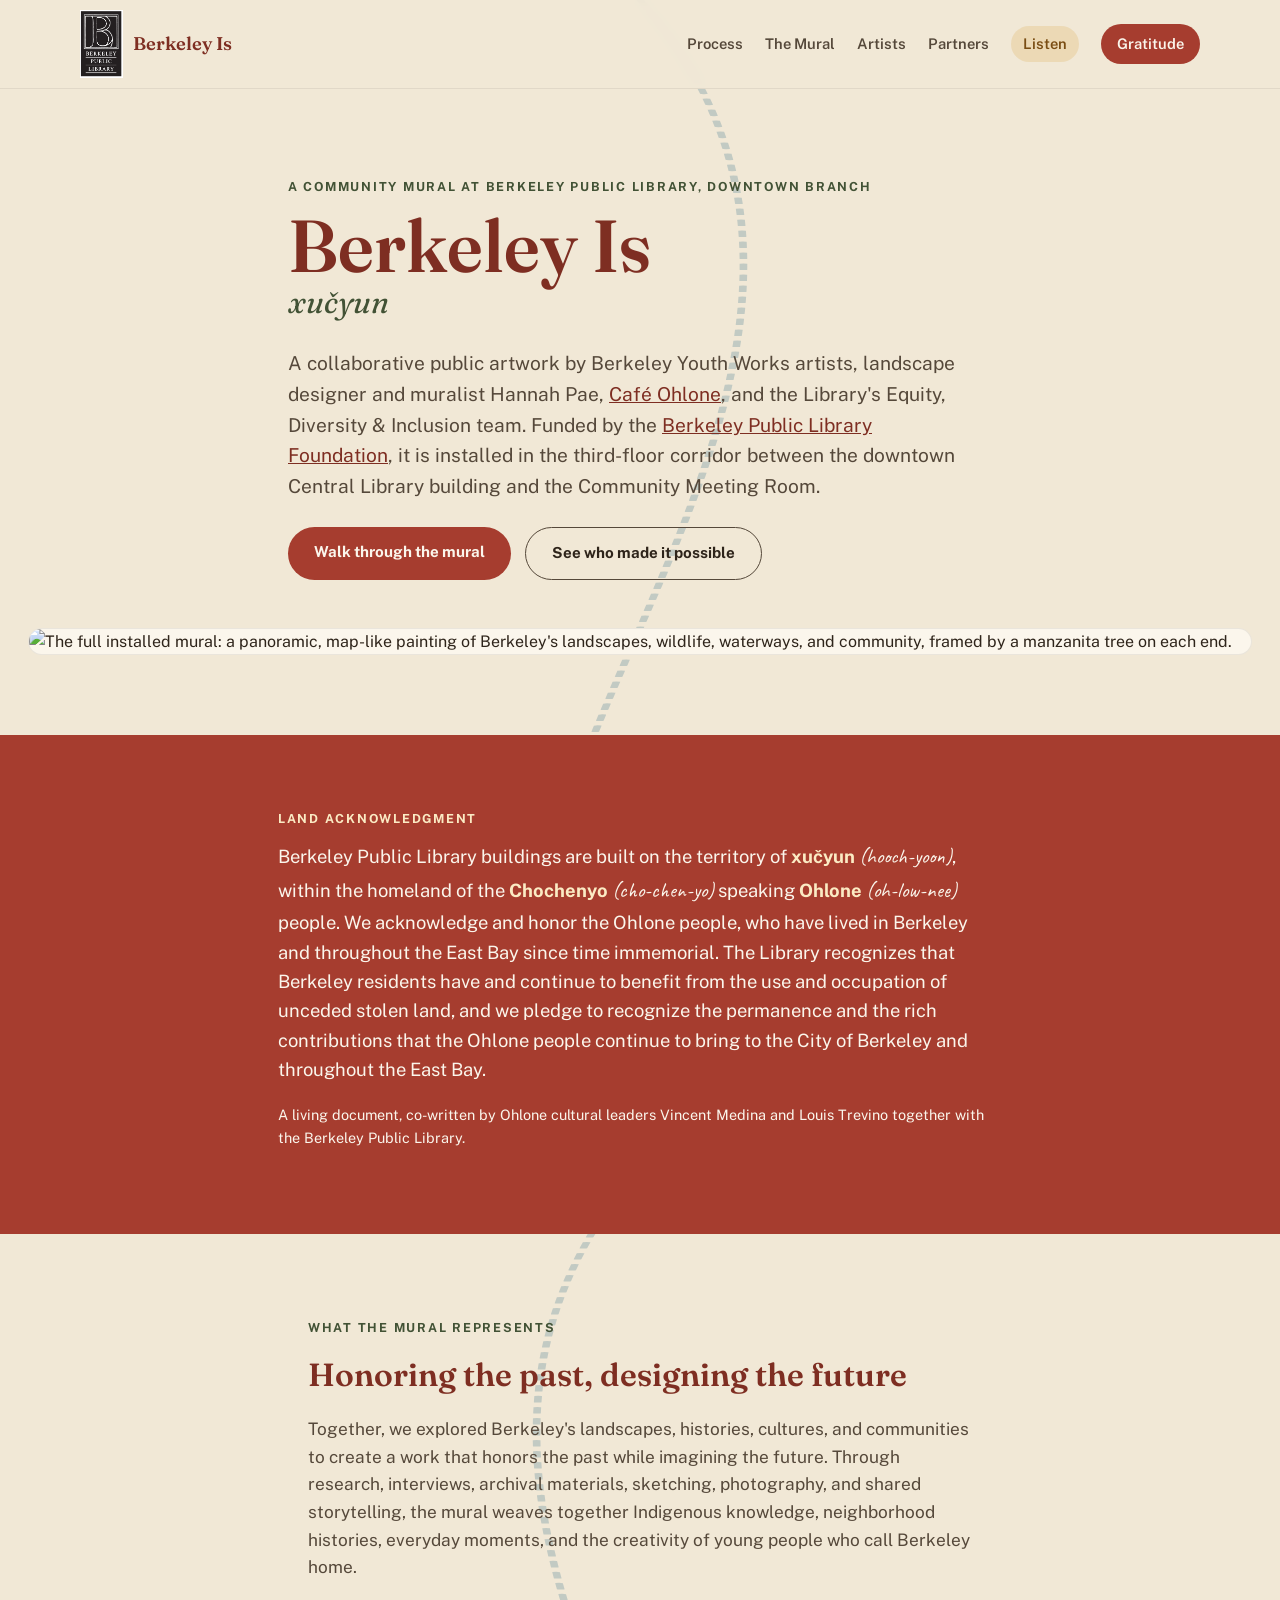
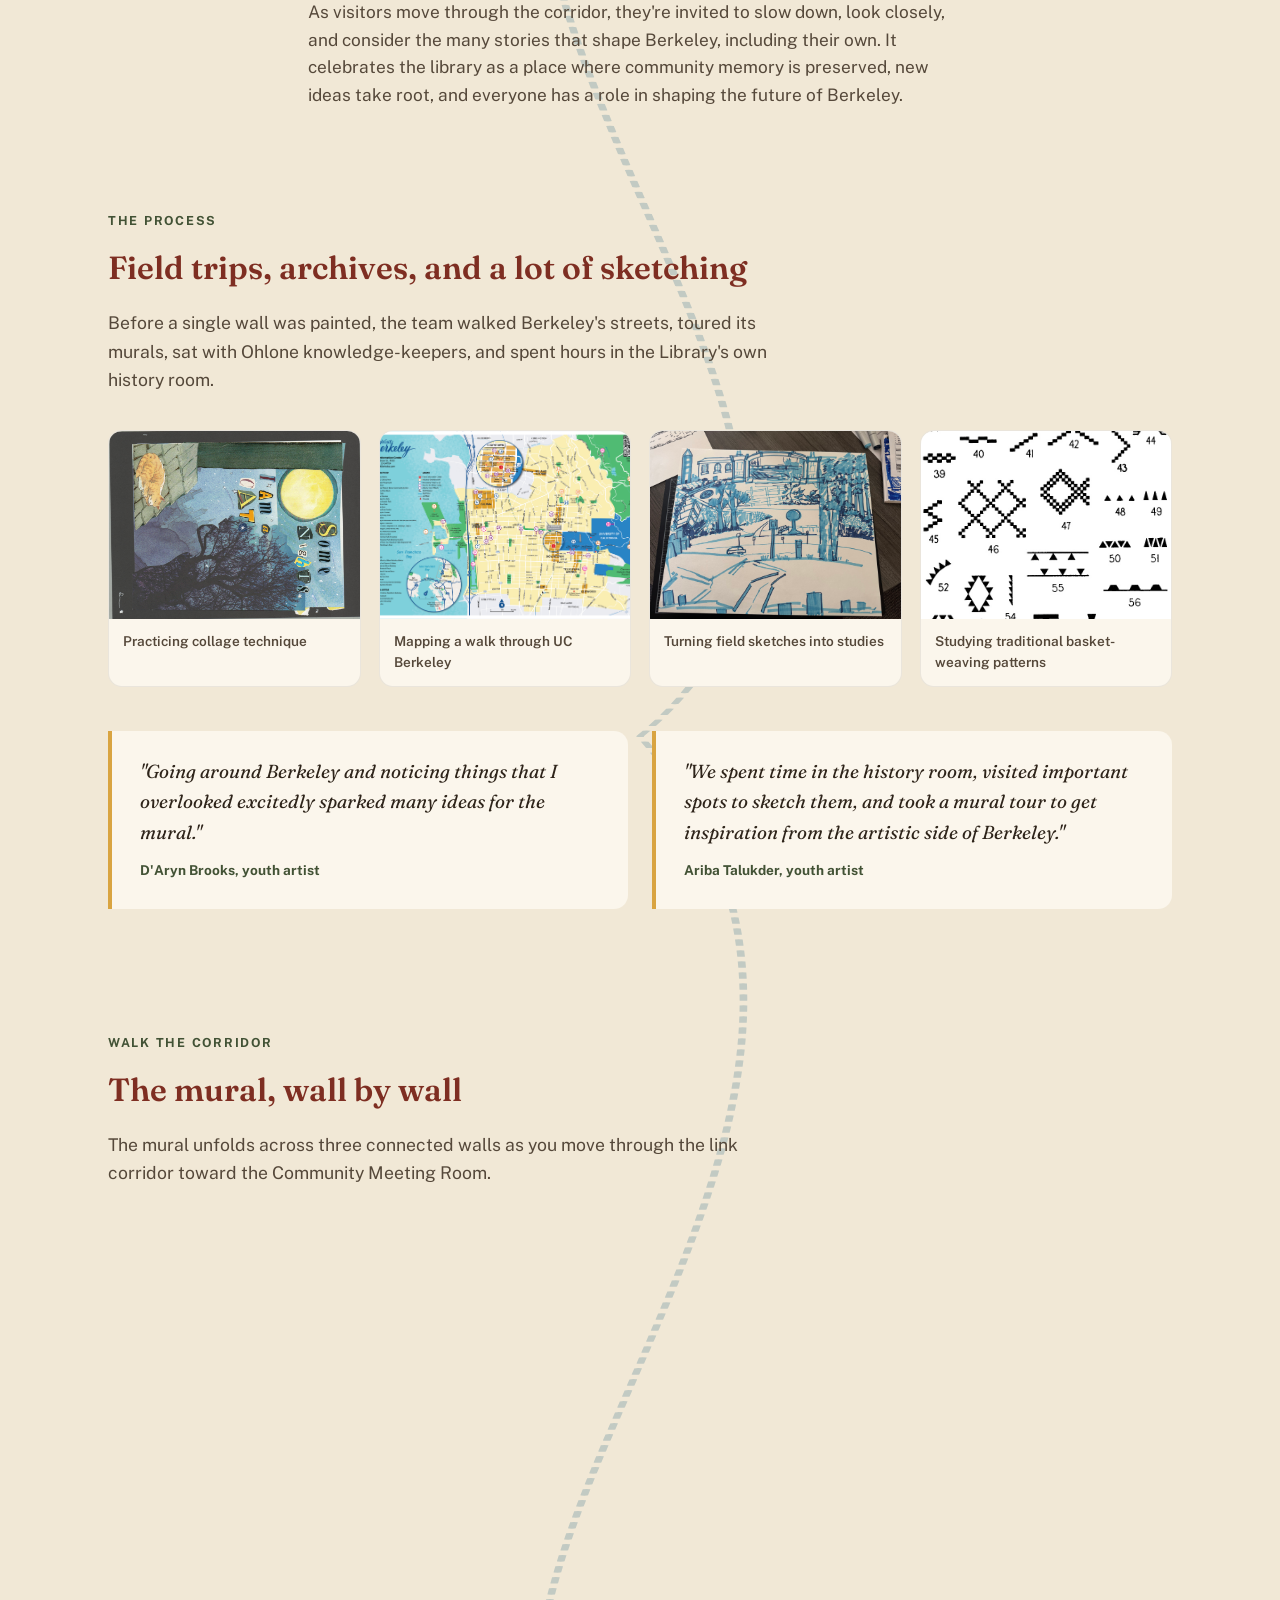
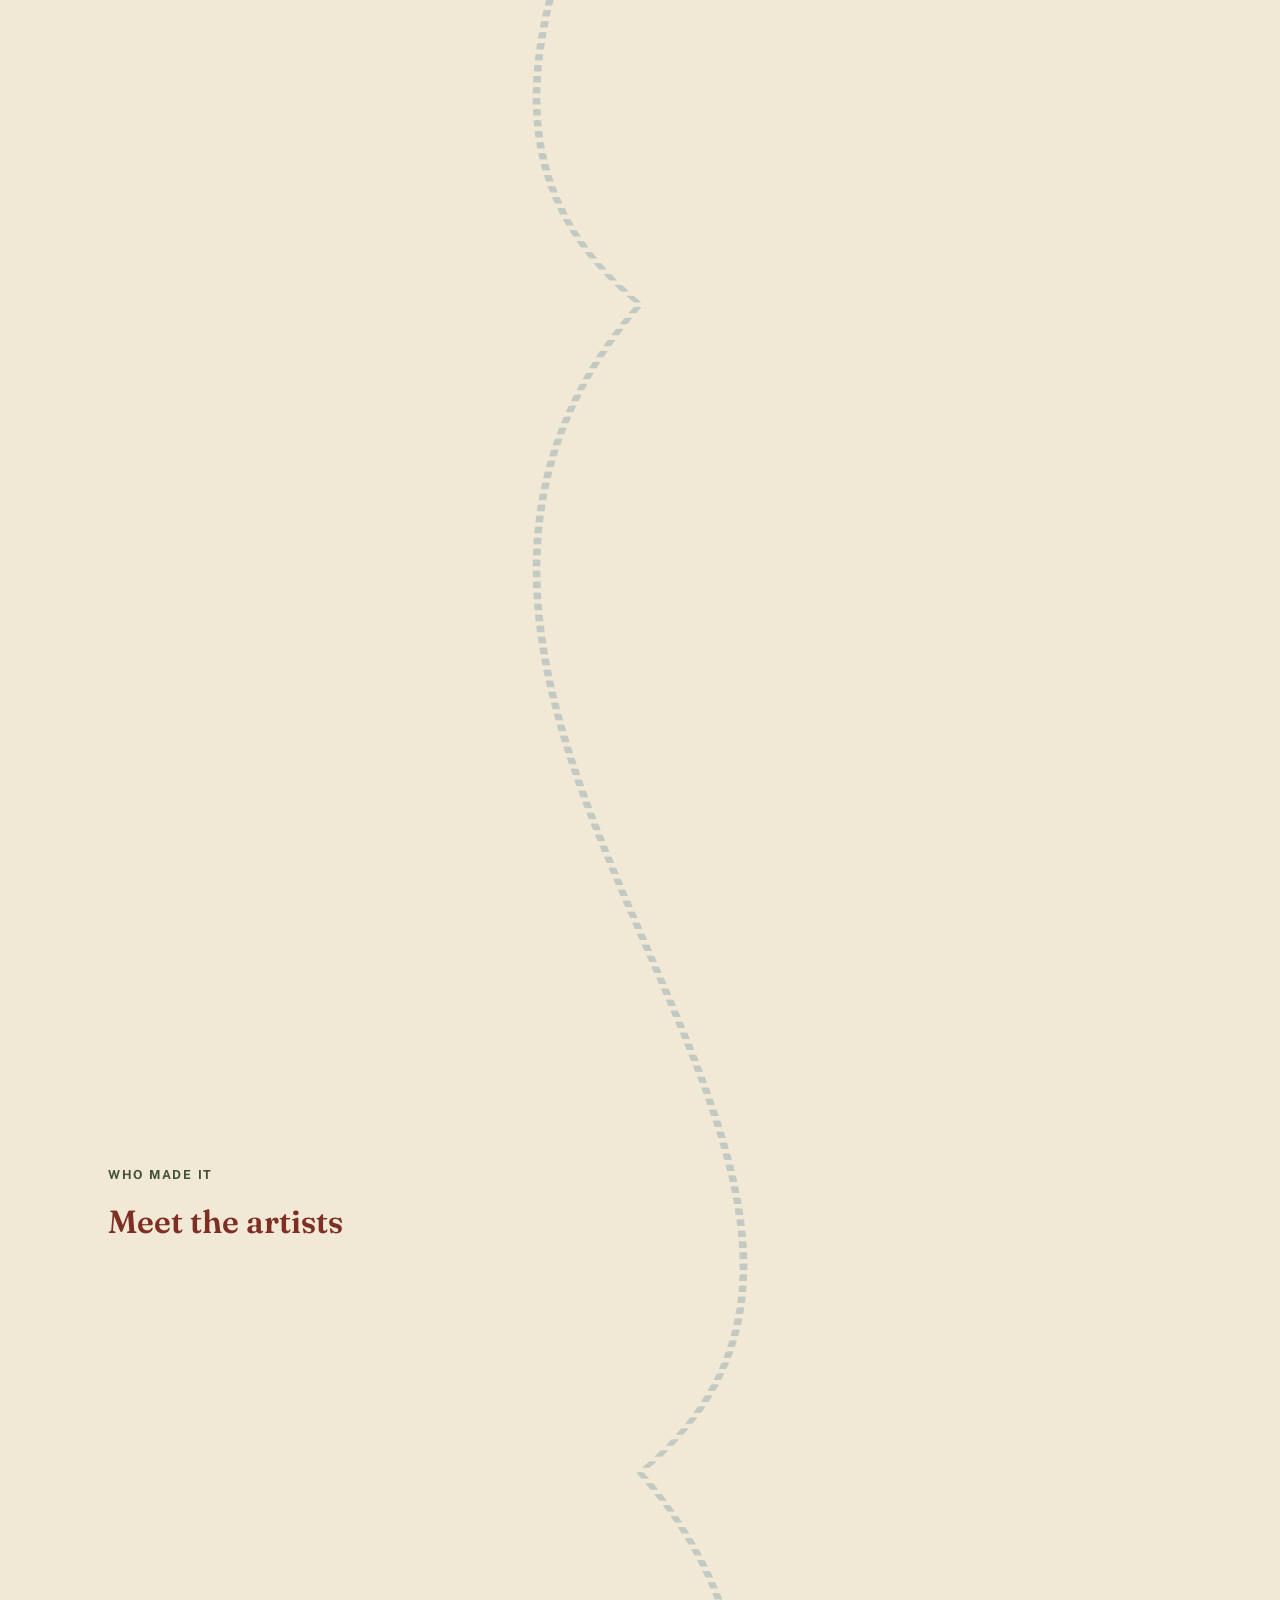
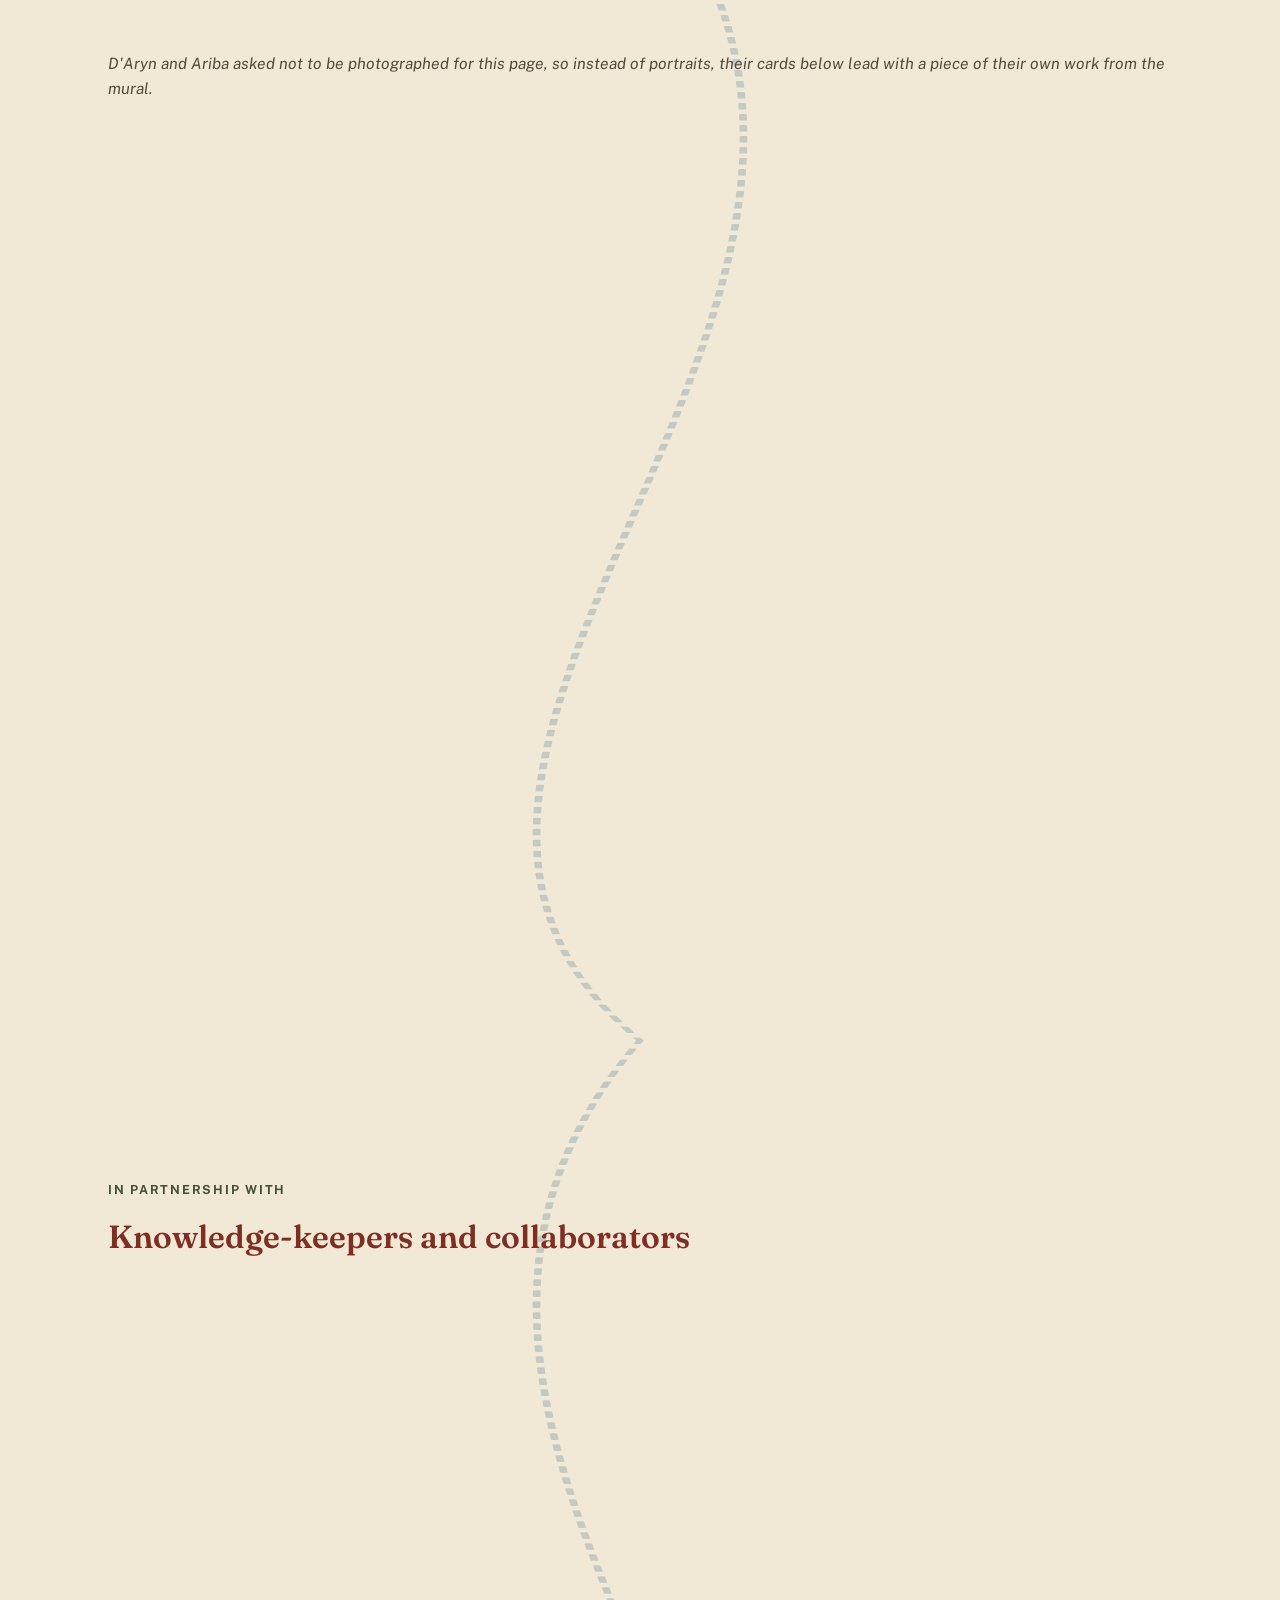
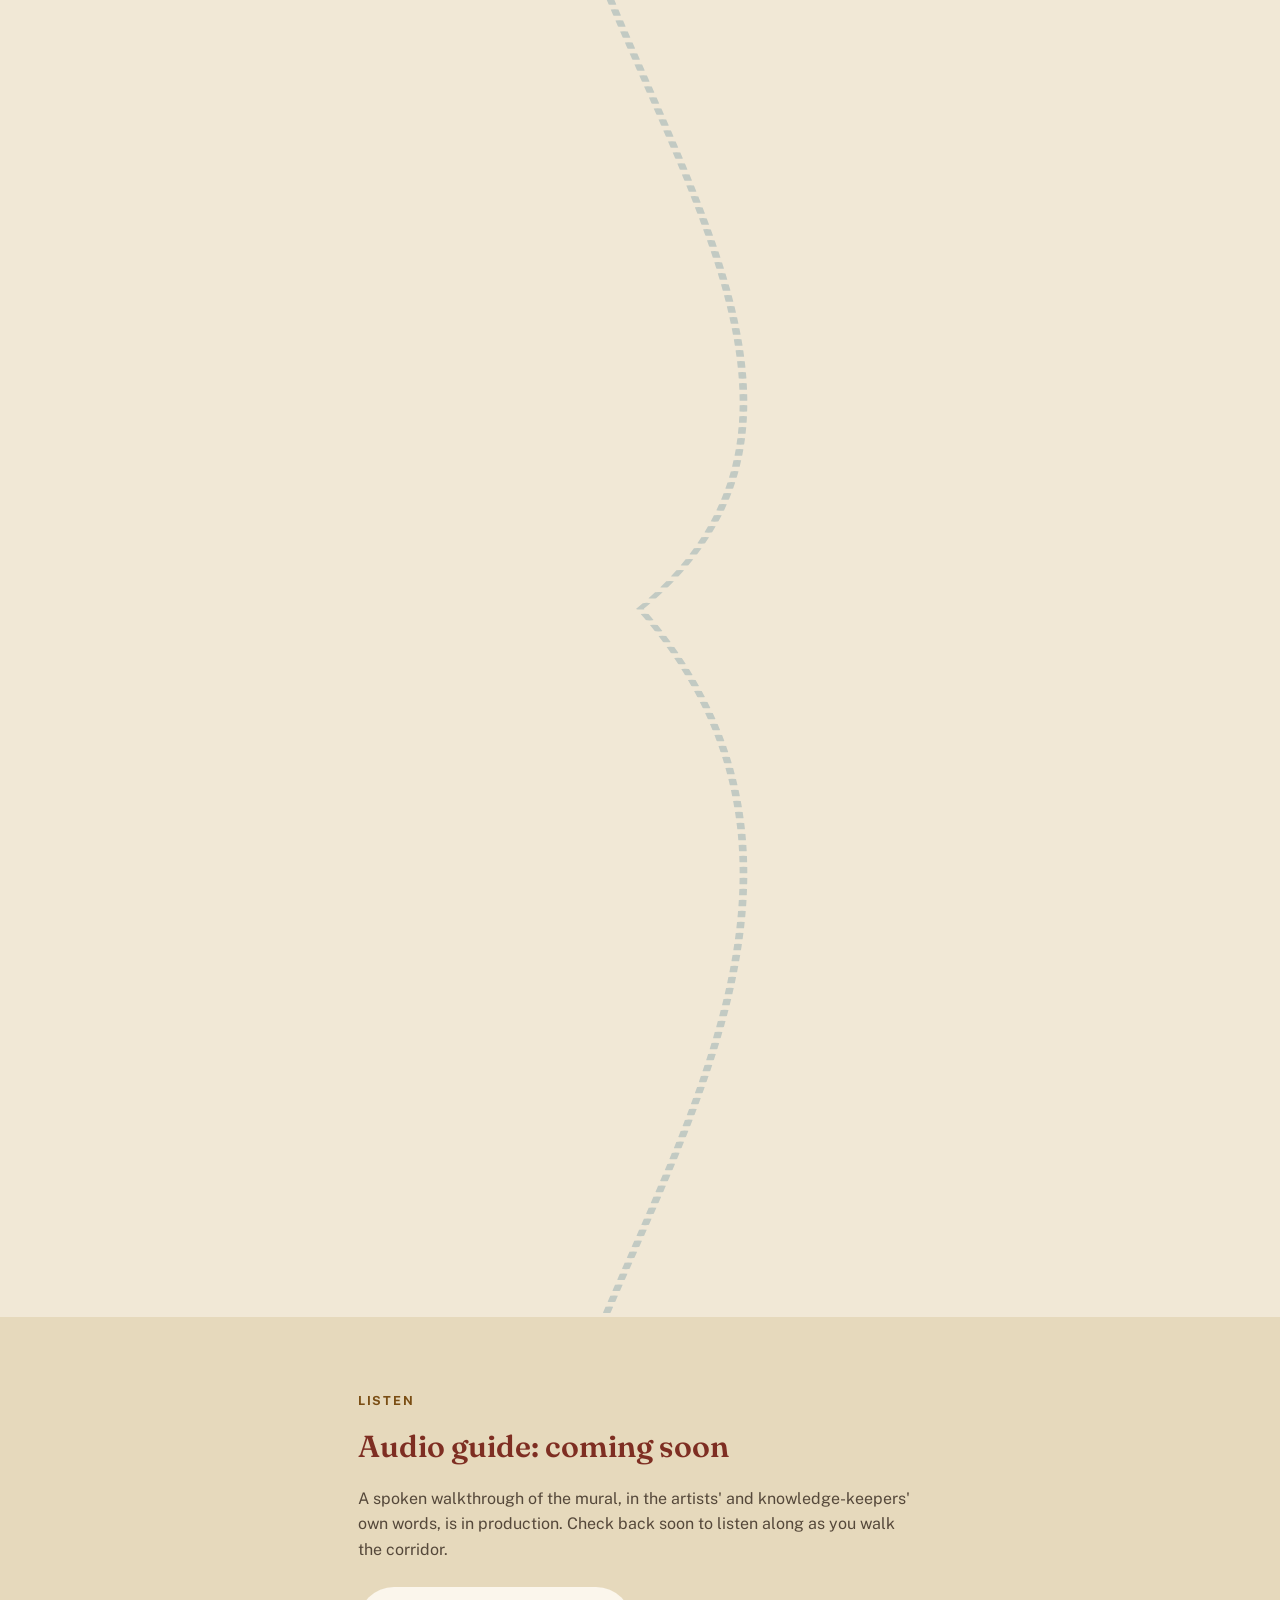
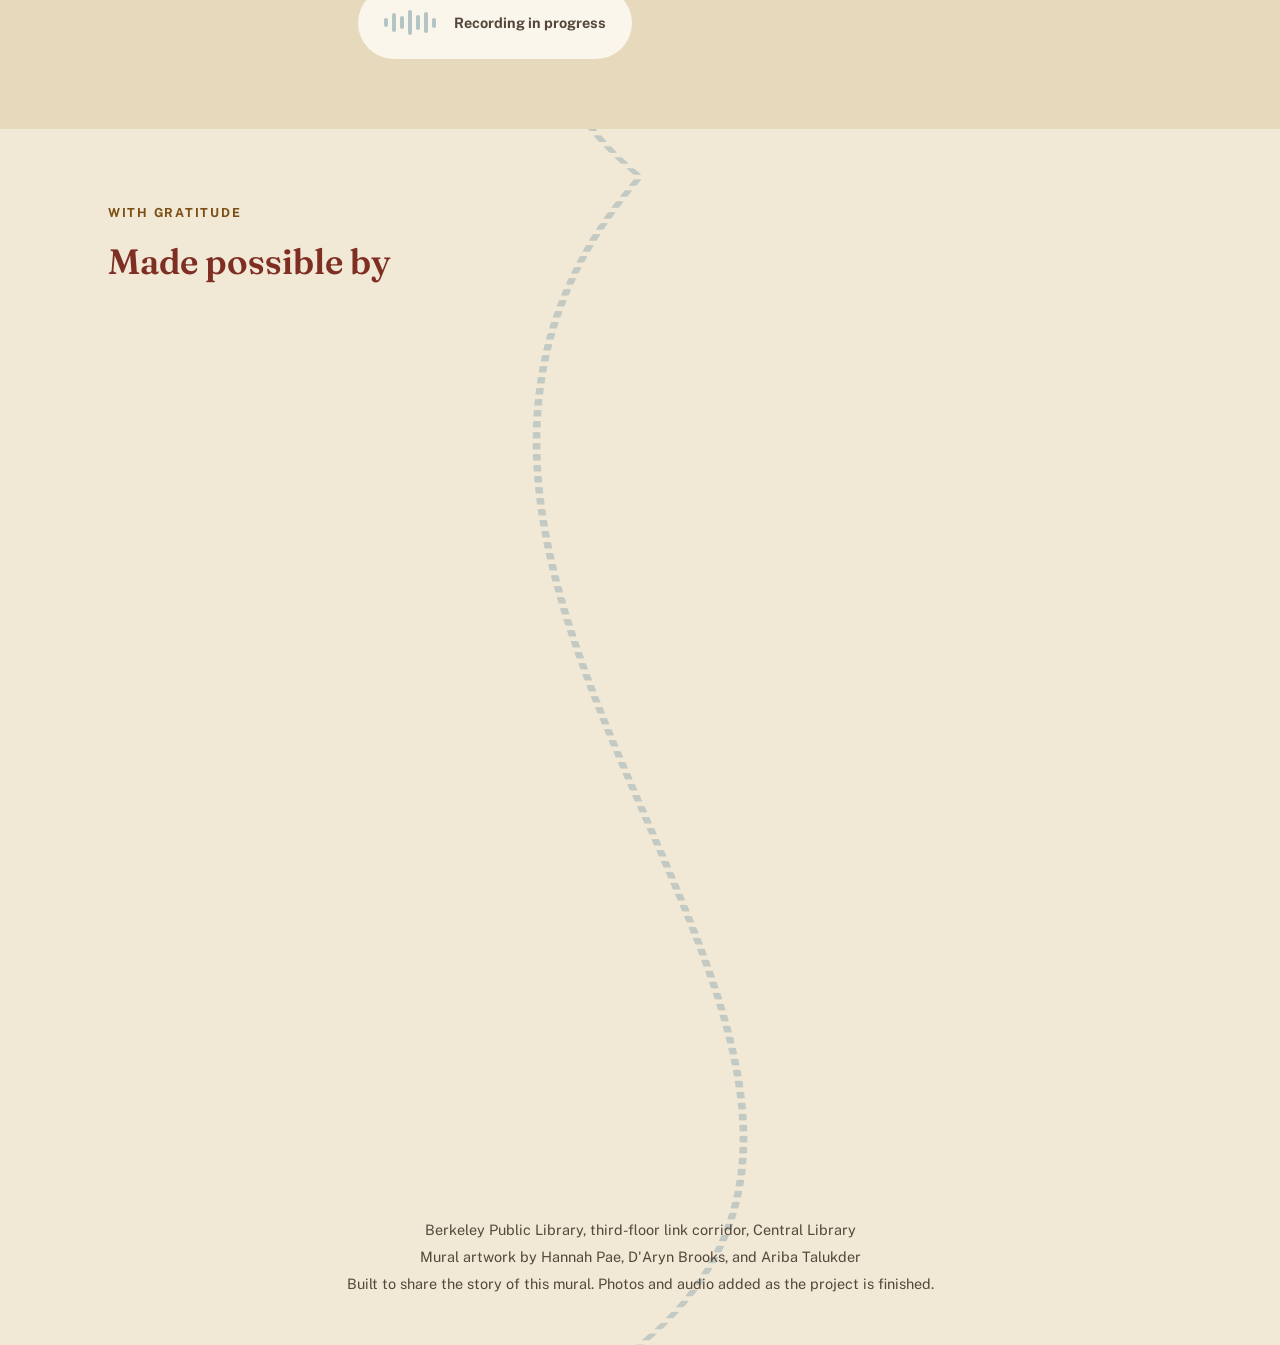
==== commit 1d404582: "working on images" ====
--- a/demo.html
+++ b/demo.html
@@ -15,11 +15,11 @@
 <meta property="og:type" content="website">
 <meta property="og:title" content="Berkeley Is: A Community Mural at Berkeley Public Library">
 <meta property="og:description" content="The story of the Berkeley Public Library Community Mural: its process, its artists, and everyone who made it possible.">
-<meta property="og:image" content="images/mural-wall-2.jpg">
+<meta property="og:image" content="images/mural-wall-2.JPG">
 <meta name="twitter:card" content="summary_large_image">
 <meta name="twitter:title" content="Berkeley Is: A Community Mural at Berkeley Public Library">
 <meta name="twitter:description" content="The story of the Berkeley Public Library Community Mural: its process, its artists, and everyone who made it possible.">
-<meta name="twitter:image" content="images/mural-wall-2.jpg">
+<meta name="twitter:image" content="images/mural-wall-2.JPG">
 
 <link rel="preconnect" href="https://fonts.googleapis.com">
 <link rel="preconnect" href="https://fonts.gstatic.com" crossorigin>
@@ -785,7 +785,7 @@
 
     <article class="wall-panel reverse">
       <div class="wall-image">
-        <img src="images/mural-wall-2.jpg" alt="Central map wall of the mural: streets and creeks of Berkeley rendered from above, with community members, salmon, quail, and Ohlone dwellings woven throughout.">
+        <img src="images/mural-wall-2.JPG" alt="Central map wall of the mural: streets and creeks of Berkeley rendered from above, with community members, salmon, quail, and Ohlone dwellings woven throughout.">
       </div>
       <div class="wall-copy">
         <span class="wall-number">Part Two</span>
@@ -800,7 +800,7 @@
 
     <article class="wall-panel">
       <div class="wall-image">
-        <img src="images/mural-wall-3.jpg" alt="Third wall of the mural: a collaged scene with a manzanita tree, a grizzly bear, monarch butterflies, hand-lettered poetry, and the mural's credits and gratitude to its funders.">
+        <img src="images/mural-wall-3.JPG" alt="Third wall of the mural: a collaged scene with a manzanita tree, a grizzly bear, monarch butterflies, hand-lettered poetry, and the mural's credits and gratitude to its funders.">
       </div>
       <div class="wall-copy">
         <span class="wall-number">Part Three</span>
